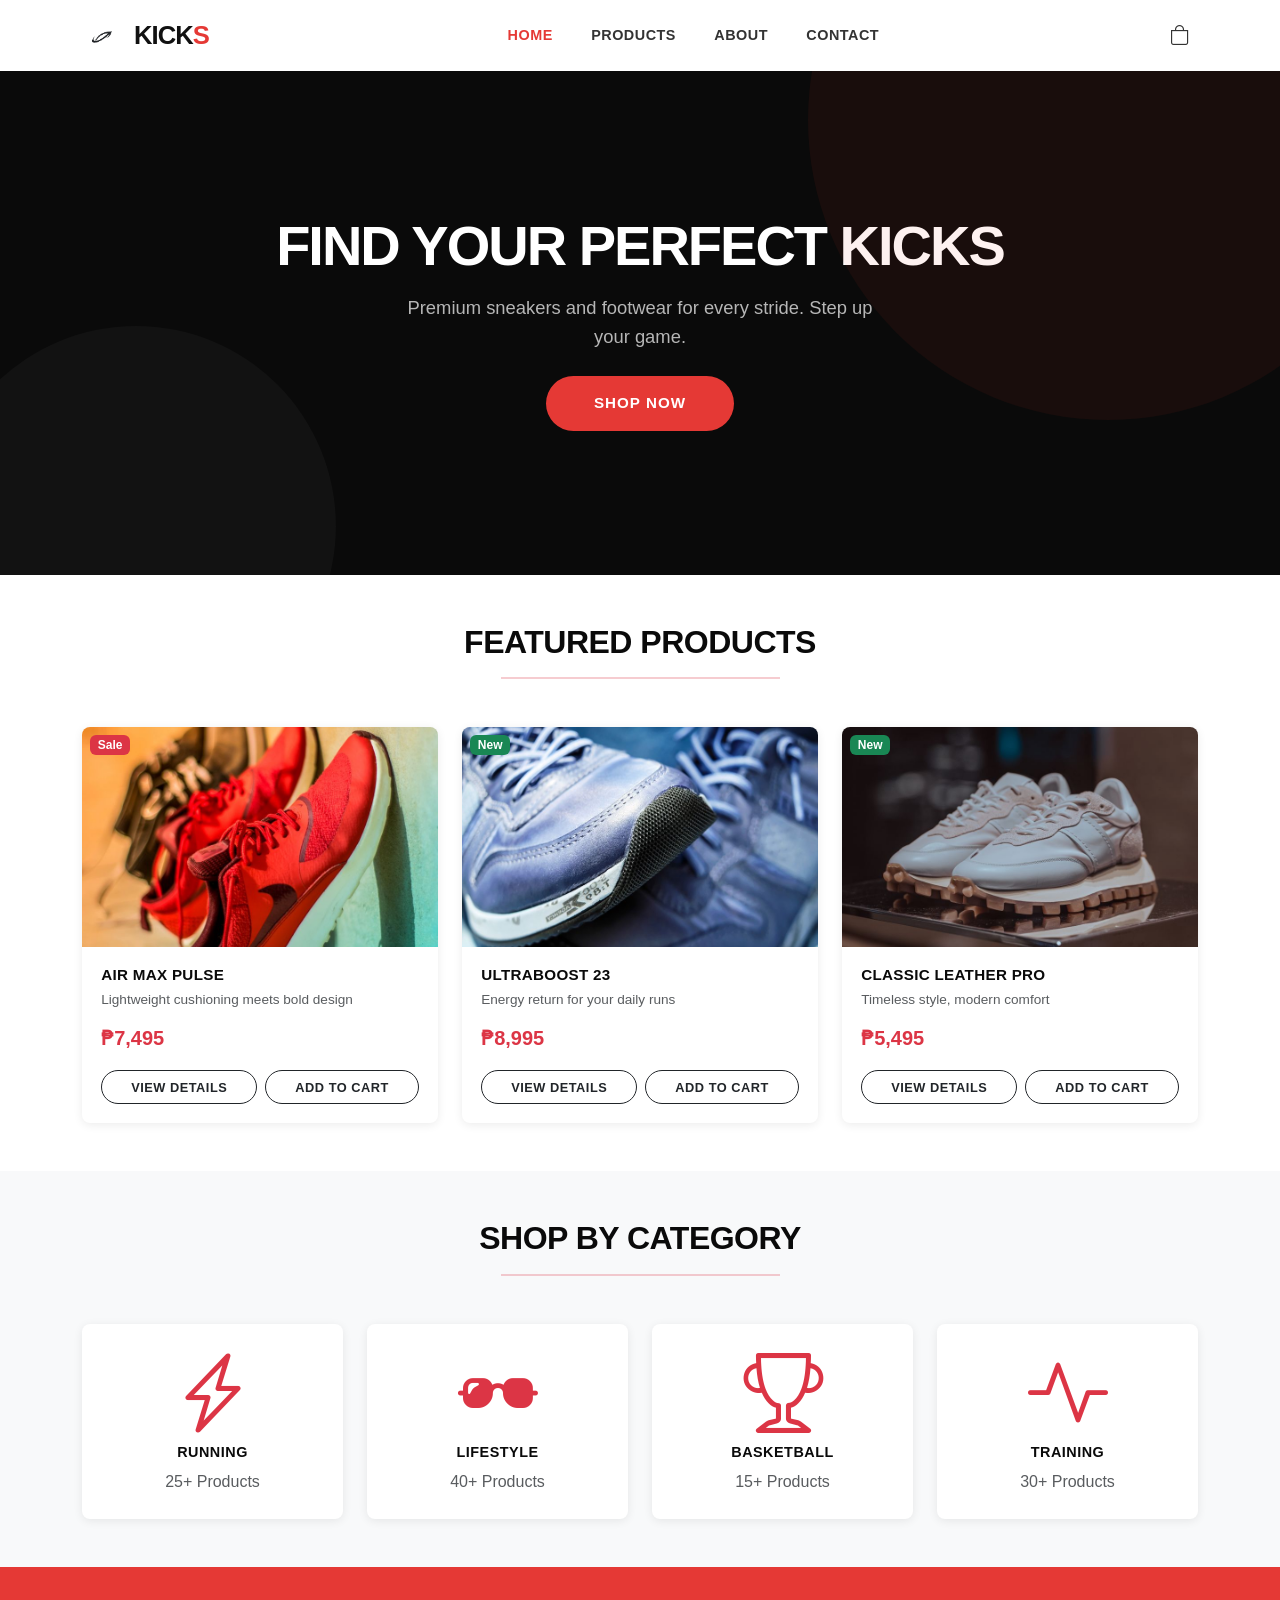
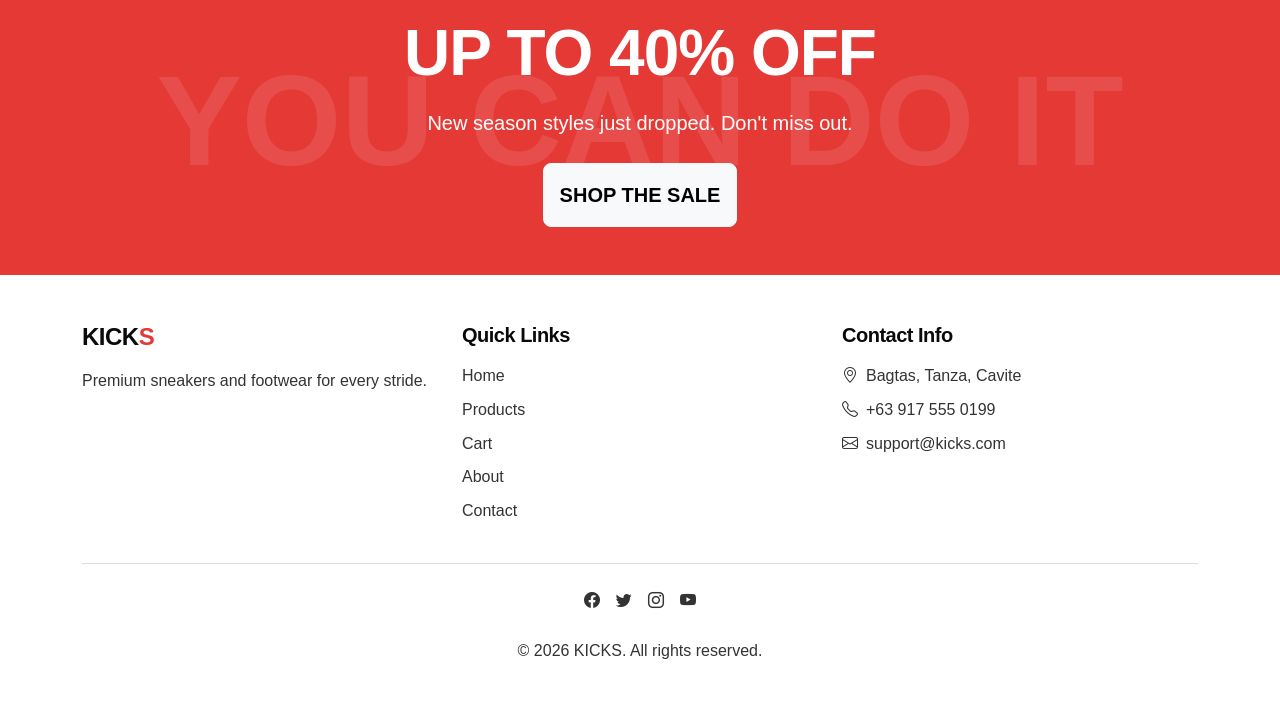
==== index.html @ d4f8e6aa "fix" ====
<!DOCTYPE html>
<html lang="en">
<head>
    <meta charset="UTF-8">
    <meta name="viewport" content="width=device-width, initial-scale=1.0">
    <title>KICKS - Premium Sneakers & Footwear</title>
    <link href="https://cdn.jsdelivr.net/npm/bootstrap@5.3.3/dist/css/bootstrap.min.css" rel="stylesheet">
    <link href="https://cdn.jsdelivr.net/npm/bootstrap-icons@1.11.3/font/bootstrap-icons.min.css" rel="stylesheet">
    <link href="css/style.css" rel="stylesheet">
</head>
<body>

    <!-- Navbar -->
    <nav class="navbar navbar-expand-lg navbar-dark bg-dark sticky-top">
        <div class="container">
            <a class="navbar-brand" href="index.html"><img src="KICKSLogo.png" alt="KICKS Logo" height="40"> KICK<span class="brand-accent">S</span></a>
            <button class="navbar-toggler border-0" type="button" data-bs-toggle="offcanvas" data-bs-target="#mobileMenu" aria-controls="mobileMenu" aria-label="Toggle navigation">
                <span class="navbar-toggler-icon"></span>
            </button>
            <div class="collapse navbar-collapse" id="navbarNav">
                <ul class="navbar-nav mx-auto mb-2 mb-lg-0">
                    <li class="nav-item">
                        <a class="nav-link active" aria-current="page" href="index.html">Home</a>
                    </li>
                    <li class="nav-item">
                        <a class="nav-link" href="products.html">Products</a>
                    </li>
                    <li class="nav-item">
                        <a class="nav-link" href="about.html">About</a>
                    </li>
                    <li class="nav-item">
                        <a class="nav-link" href="contact.html">Contact</a>
                    </li>
                </ul>
                <a href="cart.html" class="position-relative text-decoration-none cart-icon-link">
                    <i class="bi bi-bag fs-5"></i>
                    <span class="cart-badge">0</span>
                </a>
            </div>
        </div>
    </nav>

    <!-- Offcanvas Mobile Menu -->
    <div class="offcanvas offcanvas-end bg-dark text-white" tabindex="-1" id="mobileMenu">
        <div class="offcanvas-header">
            <h5 class="offcanvas-title text-white" id="mobileMenuLabel"><img src="KICKSLogo.png" alt="KICKS Logo" height="32"> KICK<span class="brand-accent">S</span></h5>
            <button type="button" class="btn-close btn-close-white" data-bs-dismiss="offcanvas" aria-label="Close"></button>
        </div>
        <div class="offcanvas-body">
            <ul class="navbar-nav gap-3">
                <li class="nav-item">
                    <a class="nav-link active" aria-current="page" href="index.html"><i class="bi bi-house-door me-2"></i>Home</a>
                </li>
                <li class="nav-item">
                    <a class="nav-link" href="products.html"><i class="bi bi-grid me-2"></i>Products</a>
                </li>
                <li class="nav-item">
                    <a class="nav-link" href="cart.html"><i class="bi bi-bag me-2"></i>Cart</a>
                </li>
                <li class="nav-item">
                    <a class="nav-link" href="about.html"><i class="bi bi-info-circle me-2"></i>About</a>
                </li>
                <li class="nav-item">
                    <a class="nav-link" href="contact.html"><i class="bi bi-envelope me-2"></i>Contact</a>
                </li>
            </ul>
        </div>
    </div>

    <!-- Hero Banner -->
    <section class="hero-banner d-flex align-items-center justify-content-center text-center text-white">
        <div class="container py-5">
            <div class="row justify-content-center">
                <div class="col-lg-8">
                    <h1 class="display-2 fw-black text-uppercase mb-3">Find Your Perfect Kicks</h1>
                    <p class="lead mb-4">Premium sneakers and footwear for every stride. Step up your game.</p>
                    <a href="products.html" class="btn btn-hero btn-lg px-5 py-3 text-uppercase fw-bold">Shop Now</a>
                </div>
            </div>
        </div>
    </section>

    <!-- Featured Products -->
    <section class="featured-products py-5" id="products">
        <div class="container">
            <div class="text-center mb-5">
                <h2 class="fw-bold text-uppercase">Featured Products</h2>
                <hr class="w-25 mx-auto border-danger border-2">
            </div>
            <div class="row g-4 justify-content-center">

                <!-- Product 1 -->
                <div class="col-lg-4 col-md-6">
                    <div class="card h-100 product-card">
                        <div class="card-img-wrapper">
                            <img src="images/product-images/air-max-pulse.jpg" class="card-img-top" alt="Air Max Pulse">
                            <span class="badge bg-danger position-absolute top-0 start-0 m-2">Sale</span>
                        </div>
                        <div class="card-body d-flex flex-column">
                            <h5 class="card-title fw-bold">Air Max Pulse</h5>
                            <p class="card-text text-muted">Lightweight cushioning meets bold design</p>
                            <p class="fw-bold text-danger fs-5 mb-3">₱7,495</p>
                            <div class="mt-auto d-flex gap-2">
                                <a href="product-details.html" class="btn btn-outline-dark flex-fill">View Details</a>
                                <button class="btn btn-add-cart btn-outline-dark flex-fill" data-name="Air Max Pulse" data-price="7495">Add to Cart</button>
                            </div>
                        </div>
                    </div>
                </div>

                <!-- Product 2 -->
                <div class="col-lg-4 col-md-6">
                    <div class="card h-100 product-card">
                        <div class="card-img-wrapper">
                            <img src="images/product-images/ultraboost-23.jpg" class="card-img-top" alt="Ultraboost 23">
                            <span class="badge bg-success position-absolute top-0 start-0 m-2">New</span>
                        </div>
                        <div class="card-body d-flex flex-column">
                            <h5 class="card-title fw-bold">Ultraboost 23</h5>
                            <p class="card-text text-muted">Energy return for your daily runs</p>
                            <p class="fw-bold text-danger fs-5 mb-3">₱8,995</p>
                            <div class="mt-auto d-flex gap-2">
                                <a href="product-details.html" class="btn btn-outline-dark flex-fill">View Details</a>
                                <button class="btn btn-add-cart btn-outline-dark flex-fill" data-name="Ultraboost 23" data-price="8995">Add to Cart</button>
                            </div>
                        </div>
                    </div>
                </div>

                <!-- Product 3 -->
                <div class="col-lg-4 col-md-6">
                    <div class="card h-100 product-card">
                        <div class="card-img-wrapper">
                            <img src="images/product-images/classic-leather-pro.jpg" class="card-img-top" alt="Classic Leather Pro">
                            <span class="badge bg-success position-absolute top-0 start-0 m-2">New</span>
                        </div>
                        <div class="card-body d-flex flex-column">
                            <h5 class="card-title fw-bold">Classic Leather Pro</h5>
                            <p class="card-text text-muted">Timeless style, modern comfort</p>
                            <p class="fw-bold text-danger fs-5 mb-3">₱5,495</p>
                            <div class="mt-auto d-flex gap-2">
                                <a href="product-details.html" class="btn btn-outline-dark flex-fill">View Details</a>
                                <button class="btn btn-add-cart btn-outline-dark flex-fill" data-name="Classic Leather Pro" data-price="5495">Add to Cart</button>
                            </div>
                        </div>
                    </div>
                </div>

            </div>
        </div>
    </section>

    <!-- Product Categories -->
    <section class="categories py-5 bg-light">
        <div class="container">
            <div class="text-center mb-5">
                <h2 class="fw-bold text-uppercase">Shop by Category</h2>
                <hr class="w-25 mx-auto border-danger border-2">
            </div>
            <div class="row g-4 justify-content-center">

                <!-- Running -->
                <div class="col-lg-3 col-md-6">
                    <div class="category-card text-center p-4 rounded-3 h-100">
                        <i class="bi bi-lightning-charge display-1 text-danger mb-3"></i>
                        <h5 class="fw-bold">Running</h5>
                        <p class="text-muted mb-0">25+ Products</p>
                    </div>
                </div>

                <!-- Lifestyle -->
                <div class="col-lg-3 col-md-6">
                    <div class="category-card text-center p-4 rounded-3 h-100">
                        <i class="bi bi-sunglasses display-1 text-danger mb-3"></i>
                        <h5 class="fw-bold">Lifestyle</h5>
                        <p class="text-muted mb-0">40+ Products</p>
                    </div>
                </div>

                <!-- Basketball -->
                <div class="col-lg-3 col-md-6">
                    <div class="category-card text-center p-4 rounded-3 h-100">
                        <i class="bi bi-trophy display-1 text-danger mb-3"></i>
                        <h5 class="fw-bold">Basketball</h5>
                        <p class="text-muted mb-0">15+ Products</p>
                    </div>
                </div>

                <!-- Training -->
                <div class="col-lg-3 col-md-6">
                    <div class="category-card text-center p-4 rounded-3 h-100">
                        <i class="bi bi-activity display-1 text-danger mb-3"></i>
                        <h5 class="fw-bold">Training</h5>
                        <p class="text-muted mb-0">30+ Products</p>
                    </div>
                </div>

            </div>
        </div>
    </section>

    <!-- Promotional Banner -->
    <section class="promo-banner py-5">
        <div class="container text-center text-white">
            <div class="row justify-content-center">
                <div class="col-lg-8">
                    <h2 class="display-3 fw-black text-uppercase mb-3">Up to 40% Off</h2>
                    <p class="lead mb-4">New season styles just dropped. Don't miss out.</p>
                    <a href="products.html" class="btn btn-light btn-lg px- 5 py-3 text-uppercase fw-bold">Shop the Sale</a>
                </div>
            </div>
        </div>
    </section>

    <!-- Footer -->
    <footer class="site-footer py-5">
        <div class="container">
            <div class="row g-4">

                <!-- Column 1: Brand -->
                <div class="col-lg-4 col-md-6">
                    <h4 class="fw-bold mb-3">KICK<span class="brand-accent">S</span></h4>
                    <p class="footer-text">Premium sneakers and footwear for every stride.</p>
                </div>

                <!-- Column 2: Quick Links -->
                <div class="col-lg-4 col-md-6">
                    <h5 class="fw-bold mb-3">Quick Links</h5>
                    <ul class="list-unstyled footer-links">
                        <li class="mb-2"><a href="index.html">Home</a></li>
                        <li class="mb-2"><a href="products.html">Products</a></li>
                        <li class="mb-2"><a href="cart.html">Cart</a></li>
                        <li class="mb-2"><a href="about.html">About</a></li>
                        <li class="mb-2"><a href="contact.html">Contact</a></li>
                    </ul>
                </div>

                <!-- Column 3: Contact Info -->
                <div class="col-lg-4 col-md-6">
                    <h5 class="fw-bold mb-3">Contact Info</h5>
                    <ul class="list-unstyled footer-contact">
                        <li class="mb-2"><i class="bi bi-geo-alt me-2"></i>Bagtas, Tanza, Cavite</li>
                        <li class="mb-2"><i class="bi bi-telephone me-2"></i>+63 917 555 0199</li>
                        <li class="mb-2"><i class="bi bi-envelope me-2"></i>support@kicks.com</li>
                    </ul>
                </div>

            </div>

            <hr class="my-4 border-secondary">

            <!-- Social Icons -->
            <div class="d-flex justify-content-center gap-3 mb-4">
                <a href="#" class="social-icon"><i class="bi bi-facebook"></i></a>
                <a href="#" class="social-icon"><i class="bi bi-twitter"></i></a>
                <a href="#" class="social-icon"><i class="bi bi-instagram"></i></a>
                <a href="#" class="social-icon"><i class="bi bi-youtube"></i></a>
            </div>

            <!-- Copyright -->
            <div class="text-center">
                <p class="footer-text mb-0">&copy; 2026 KICKS. All rights reserved.</p>
            </div>
        </div>
    </footer>

    <!-- Toast Container -->
    <div id="toast-container" class="toast-container"></div>

    <!-- Scroll to Top Button -->
    <button class="scroll-top" aria-label="Scroll to top">
        <i class="bi bi-arrow-up"></i>
    </button>

    <script src="https://cdn.jsdelivr.net/npm/bootstrap@5.3.3/dist/js/bootstrap.bundle.min.js"></script>
    <script src="js/script.js"></script>
</body>
</html>
---- css/style.css ----
:root {
  --primary-color: #111111;
  --secondary-color: #1a1a1a;
  --accent-color: #e53935;
  --accent-hover: #c62828;
  --dark-color: #0a0a0a;
  --light-color: #f5f5f5;
  --text-color: #333333;
  --text-light: #757575;
  --white: #ffffff;
  --gray-bg: #fafafa;
  --shadow: 0 2px 10px rgba(0, 0, 0, 0.08);
  --shadow-lg: 0 8px 30px rgba(0, 0, 0, 0.12);
  --transition: all 0.3s cubic-bezier(0.25, 0.8, 0.25, 1);
  --border-radius: 8px;
}

* { margin: 0; padding: 0; box-sizing: border-box; }

body {
  font-family: 'Helvetica Neue', Helvetica, Arial, sans-serif;
  color: var(--text-color);
  line-height: 1.6;
  overflow-x: hidden;
}

h1, h2, h3, h4, h5, h6 {
  font-weight: 800;
  color: var(--dark-color);
  letter-spacing: -0.5px;
}

a {
  text-decoration: none;
  color: inherit;
  transition: var(--transition);
}

img { max-width: 100%; height: auto; }

/* Navbar */
.navbar {
  background: var(--white) !important;
  box-shadow: 0 1px 0 rgba(0,0,0,0.06);
  padding: 0.6rem 0;
  transition: var(--transition);
}

.navbar-brand {
  font-weight: 900;
  font-size: 1.6rem;
  color: var(--primary-color) !important;
  letter-spacing: -1px;
  text-transform: uppercase;
}

.navbar-brand img {
  height: 40px;
  width: auto;
  vertical-align: middle;
  margin-right: 6px;
  transition: var(--transition);
}

.navbar-brand:hover img {
  opacity: 0.85;
}

.navbar-brand .brand-accent {
  color: var(--accent-color);
}

.navbar-nav .nav-link {
  color: var(--text-color) !important;
  font-weight: 600;
  font-size: 0.9rem;
  padding: 0.5rem 1.2rem !important;
  text-transform: uppercase;
  letter-spacing: 0.5px;
  transition: var(--transition);
}

.navbar-nav .nav-link:hover,
.navbar-nav .nav-link.active {
  color: var(--accent-color) !important;
}

.navbar-toggler { border: none; padding: 0.5rem; }
.navbar-toggler:focus { box-shadow: none; }

.cart-icon { position: relative; }

.cart-icon-link {
  display: flex;
  align-items: center;
  padding: 0.5rem;
  transition: var(--transition);
}

.cart-icon-link:hover {
  color: var(--accent-color) !important;
}

.cart-badge {
  position: absolute;
  top: -5px;
  right: -10px;
  background: var(--accent-color);
  color: var(--white);
  font-size: 0.6rem;
  font-weight: 700;
  width: 18px;
  height: 18px;
  border-radius: 50%;
  display: flex;
  align-items: center;
  justify-content: center;
}

/* Hero Banner */
.hero-banner {
  background: var(--dark-color);
  color: var(--white);
  padding: 6rem 0;
  position: relative;
  overflow: hidden;
}

.hero-banner::before {
  content: '';
  position: absolute;
  top: -50%;
  right: -10%;
  width: 600px;
  height: 600px;
  background: var(--accent-color);
  border-radius: 50%;
  opacity: 0.07;
}

.hero-banner::after {
  content: '';
  position: absolute;
  bottom: -30%;
  left: -5%;
  width: 400px;
  height: 400px;
  background: var(--white);
  border-radius: 50%;
  opacity: 0.03;
}

.hero-banner h1 {
  font-size: 3.5rem;
  font-weight: 900;
  color: var(--white);
  text-transform: uppercase;
  letter-spacing: -2px;
  line-height: 1.1;
}

.hero-banner p {
  font-size: 1.15rem;
  opacity: 0.7;
  max-width: 500px;
  margin: 0 auto 2rem auto;
}

.btn-hero {
  background: var(--accent-color);
  color: var(--white);
  padding: 0.9rem 2.5rem;
  border-radius: 50px;
  font-weight: 700;
  font-size: 0.95rem;
  text-transform: uppercase;
  letter-spacing: 1px;
  border: none;
  transition: var(--transition);
}

.btn-hero:hover {
  background: var(--accent-hover);
  transform: translateY(-2px);
  box-shadow: 0 10px 30px rgba(229, 57, 53, 0.3);
  color: var(--white);
}

/* Sections */
.section-padding { padding: 5rem 0; }

.section-title {
  text-align: center;
  margin-bottom: 3rem;
}

.section-title h2 {
  font-size: 2rem;
  font-weight: 900;
  text-transform: uppercase;
  letter-spacing: -1px;
}

.section-title p {
  color: var(--text-light);
  font-size: 1rem;
  margin-top: 0.5rem;
}

.section-title .underline {
  width: 50px;
  height: 3px;
  background: var(--accent-color);
  margin: 0.8rem auto 0;
}

/* Product Cards */
.product-card {
  border: none;
  border-radius: var(--border-radius);
  overflow: hidden;
  box-shadow: var(--shadow);
  transition: var(--transition);
  height: 100%;
  background: var(--white);
}

.product-card:hover {
  transform: translateY(-6px);
  box-shadow: var(--shadow-lg);
}

.product-card .card-img-top {
  height: 220px;
  object-fit: cover;
  transition: var(--transition);
}

.product-card:hover .card-img-top { transform: scale(1.05); }

.product-card .card-img-wrapper {
  overflow: hidden;
  position: relative;
}

.product-card .card-body { padding: 1.2rem; }

.product-card .card-title {
  font-size: 0.95rem;
  font-weight: 700;
  text-transform: uppercase;
  letter-spacing: 0.3px;
  margin-bottom: 0.3rem;
  color: var(--dark-color);
}

.product-card .card-text {
  font-size: 0.85rem;
  color: var(--text-light);
  margin-bottom: 0.7rem;
}

.product-card .price {
  font-size: 1.1rem;
  font-weight: 800;
  color: var(--primary-color);
}

.product-card .price .original-price {
  text-decoration: line-through;
  color: var(--text-light);
  font-weight: 400;
  font-size: 0.85rem;
  margin-left: 6px;
}

.product-card .btn {
  border-radius: 50px;
  padding: 0.4rem 1.2rem;
  font-weight: 700;
  font-size: 0.8rem;
  text-transform: uppercase;
  letter-spacing: 0.5px;
}

.btn-primary-custom {
  background: var(--primary-color);
  color: var(--white);
  border: 2px solid var(--primary-color);
}

.btn-primary-custom:hover {
  background: var(--secondary-color);
  border-color: var(--secondary-color);
  color: var(--white);
}

.btn-outline-custom {
  border: 2px solid var(--primary-color);
  color: var(--primary-color);
  background: transparent;
}

.btn-outline-custom:hover {
  background: var(--primary-color);
  color: var(--white);
}

.btn-accent-custom {
  background: var(--accent-color);
  color: var(--white);
  border: 2px solid var(--accent-color);
}

.btn-accent-custom:hover {
  background: var(--accent-hover);
  border-color: var(--accent-hover);
  color: var(--white);
}

/* Category Cards */
.category-card {
  border: none;
  border-radius: var(--border-radius);
  overflow: hidden;
  box-shadow: var(--shadow);
  transition: var(--transition);
  text-align: center;
  background: var(--white);
  padding: 1.5rem;
}

.category-card:hover {
  transform: translateY(-5px);
  box-shadow: var(--shadow-lg);
}

.category-card .icon-wrapper {
  width: 70px;
  height: 70px;
  border-radius: 50%;
  background: var(--gray-bg);
  display: flex;
  align-items: center;
  justify-content: center;
  margin: 0 auto 1rem;
  transition: var(--transition);
}

.category-card:hover .icon-wrapper {
  background: var(--primary-color);
}

.category-card .icon-wrapper i {
  font-size: 1.6rem;
  color: var(--primary-color);
  transition: var(--transition);
}

.category-card:hover .icon-wrapper i { color: var(--white); }

.category-card h5 {
  font-weight: 700;
  text-transform: uppercase;
  font-size: 0.9rem;
  letter-spacing: 0.5px;
}

/* Promo Banner */
.promo-banner {
  background: var(--accent-color);
  color: var(--white);
  padding: 4rem 0;
  position: relative;
  overflow: hidden;
}

.promo-banner::before {
  content: 'YOU CAN DO IT';
  position: absolute;
  left: 50%;
  top: 50%;
  transform: translate(-50%, -50%);
  font-size: 8rem;
  font-weight: 900;
  opacity: 0.1;
  white-space: nowrap;
  text-transform: uppercase;
  pointer-events: none;
}

.promo-banner h2 {
  color: var(--white);
  font-weight: 900;
  text-transform: uppercase;
  letter-spacing: -1px;
}

.promo-banner .btn-accent {
  background: var(--white);
  color: var(--primary-color);
  border-radius: 50px;
  padding: 0.7rem 2rem;
  font-weight: 700;
  text-transform: uppercase;
  letter-spacing: 1px;
  border: none;
  transition: var(--transition);
}

.promo-banner .btn-accent:hover {
  background: var(--dark-color);
  color: var(--white);
  transform: translateY(-2px);
}

/* Footer */
.footer {
  background: #111111;
  color: var(--white);
  padding: 4rem 0 0;
}

.footer h5 {
  color: var(--white);
  font-weight: 800;
  margin-bottom: 1.5rem;
  text-transform: uppercase;
  letter-spacing: 1px;
  font-size: 0.95rem;
}

.footer p {
  color: rgba(255, 255, 255, 0.65);
  line-height: 1.7;
}

.footer a {
  color: rgba(255, 255, 255, 0.75);
  transition: var(--transition);
  font-size: 0.9rem;
}

.footer a:hover {
  color: var(--white);
}

.footer ul {
  list-style: none;
  padding: 0;
}

.footer ul li {
  margin-bottom: 0.7rem;
}

.footer ul li a {
  color: rgba(255, 255, 255, 0.75);
  display: inline-block;
  transition: var(--transition);
}

.footer ul li a:hover {
  color: var(--white);
  transform: translateX(4px);
}

.footer-bottom {
  background: rgba(0, 0, 0, 0.3);
  padding: 1.5rem 0;
  margin-top: 3rem;
}

.footer-bottom p {
  color: rgba(255, 255, 255, 0.5);
  font-size: 0.85rem;
  margin: 0;
}

.social-icons a {
  display: inline-flex;
  align-items: center;
  justify-content: center;
  width: 40px;
  height: 40px;
  border-radius: 50%;
  background: rgba(255, 255, 255, 0.1);
  color: var(--white);
  margin-right: 8px;
  transition: var(--transition);
}

.social-icons a:hover {
  background: var(--accent-color);
  transform: translateY(-3px);
}

/* Product Details */
.product-detail-img {
  border-radius: var(--border-radius);
  overflow: hidden;
  box-shadow: var(--shadow);
}

.product-detail-img img { width: 100%; height: auto; }

.product-info h1 {
  font-size: 2rem;
  font-weight: 900;
  text-transform: uppercase;
}

.product-info .price {
  font-size: 1.8rem;
  font-weight: 800;
  color: var(--primary-color);
}

.rating .bi-star-fill { color: var(--accent-color); }

/* Cart */
.cart-table {
  background: var(--white);
  border-radius: var(--border-radius);
  overflow: hidden;
  box-shadow: var(--shadow);
}

.cart-table thead {
  background: var(--primary-color);
  color: var(--white);
}

.cart-summary {
  background: var(--gray-bg);
  border-radius: var(--border-radius);
  padding: 2rem;
}

/* About */
.about-hero {
  background: linear-gradient(135deg, var(--primary-color), var(--secondary-color));
  color: var(--white);
  padding: 4rem 0;
}

.about-hero h1 {
  color: var(--white);
  font-weight: 900;
  text-transform: uppercase;
}

.team-card {
  border: none;
  border-radius: var(--border-radius);
  overflow: hidden;
  box-shadow: var(--shadow);
  transition: var(--transition);
  text-align: center;
}

.team-card:hover {
  transform: translateY(-5px);
  box-shadow: var(--shadow-lg);
}

.team-card {
  width: 120px;
  height: 120px;
  border-radius: 50%;
  object-fit: cover;
  border: 3px solid var(--accent-color);
}

/* Contact */
.contact-form {
  background: var(--white);
  border-radius: var(--border-radius);
  padding: 2rem;
  box-shadow: var(--shadow);
}

.contact-info-card {
  background: var(--primary-color);
  color: var(--white);
  border-radius: var(--border-radius);
  padding: 2rem;
}

.contact-info-card h4 {
  color: var(--white);
  font-weight: 800;
}

.contact-info-card a {
  color: rgba(255, 255, 255, 0.85);
}

.contact-info-card a:hover { color: var(--accent-color); }

/* Offcanvas */
.offcanvas { max-width: 300px; }

.offcanvas-header {
  background: var(--primary-color);
  color: var(--white);
}

.offcanvas-header .btn-close { filter: invert(1); }

.offcanvas-body .nav-link {
  color: var(--text-color) !important;
  font-weight: 600;
  text-transform: uppercase;
  font-size: 0.9rem;
  letter-spacing: 0.5px;
  padding: 0.9rem 0;
  border-bottom: 1px solid #eee;
}

.offcanvas-body .nav-link:hover { color: var(--accent-color) !important; }

/* Badges */
.badge-sale {
  background: var(--accent-color);
  color: var(--white);
  padding: 0.3rem 0.7rem;
  border-radius: 4px;
  font-size: 0.7rem;
  font-weight: 700;
  text-transform: uppercase;
  letter-spacing: 0.5px;
}

.badge-new {
  background: var(--primary-color);
  color: var(--white);
  padding: 0.3rem 0.7rem;
  border-radius: 4px;
  font-size: 0.7rem;
  font-weight: 700;
  text-transform: uppercase;
  letter-spacing: 0.5px;
}

/* Pagination */
.pagination .page-link {
  color: var(--primary-color);
  border-radius: 4px;
  margin: 0 3px;
  font-weight: 600;
  border: 1px solid #ddd;
}

.pagination .page-item.active .page-link {
  background: var(--primary-color);
  border-color: var(--primary-color);
  color: var(--white);
}

/* Scroll to Top */
.scroll-top {
  position: fixed;
  bottom: 30px;
  right: 30px;
  width: 45px;
  height: 45px;
  background: var(--primary-color);
  color: var(--white);
  border: none;
  border-radius: 50%;
  display: none;
  align-items: center;
  justify-content: center;
  cursor: pointer;
  box-shadow: var(--shadow-lg);
  transition: var(--transition);
  z-index: 999;
}

.scroll-top:hover {
  background: var(--accent-color);
  transform: translateY(-3px);
}

/* Quantity Control */
.quantity-control {
  display: inline-flex;
  align-items: center;
  border: 1px solid #ddd;
  border-radius: 4px;
  overflow: hidden;
}

.quantity-control button {
  width: 36px;
  height: 36px;
  border: none;
  background: var(--gray-bg);
  color: var(--text-color);
  font-weight: 700;
  cursor: pointer;
  transition: var(--transition);
}

.quantity-control button:hover {
  background: var(--primary-color);
  color: var(--white);
}

.quantity-control input {
  width: 50px;
  height: 36px;
  border: none;
  text-align: center;
  font-weight: 700;
}

/* Accordion */
.accordion-button {
  color: var(--white);
}

.accordion-button::after {
  filter: invert(1);
}

.accordion-button:not(.collapsed) {
  background: rgba(255, 255, 255, 0.08);
  color: var(--accent-color);
}

.accordion-button:not(.collapsed)::after {
  filter: invert(1) hue-rotate(0deg);
}

.accordion-button:focus {
  box-shadow: 0 0 0 0.25rem rgba(229, 57, 53, 0.2);
}

/* Form */
.form-control:focus {
  border-color: var(--primary-color);
  box-shadow: 0 0 0 0.2rem rgba(17, 17, 17, 0.15);
}

/* Toast */
.toast-container {
  position: fixed;
  top: 80px;
  right: 20px;
  z-index: 1050;
}

/* Responsive */
@media (max-width: 768px) {
  .hero-banner h1 { font-size: 2.2rem; }
  .hero-banner { padding: 3.5rem 0; }
  .section-padding { padding: 3rem 0; }
  .section-title h2 { font-size: 1.5rem; }
}

@media (max-width: 576px) {
  .hero-banner h1 { font-size: 1.8rem; }
  .product-card .card-img-top { height: 180px; }
}

.brand-accent {
  color: var(--accent-color);
}
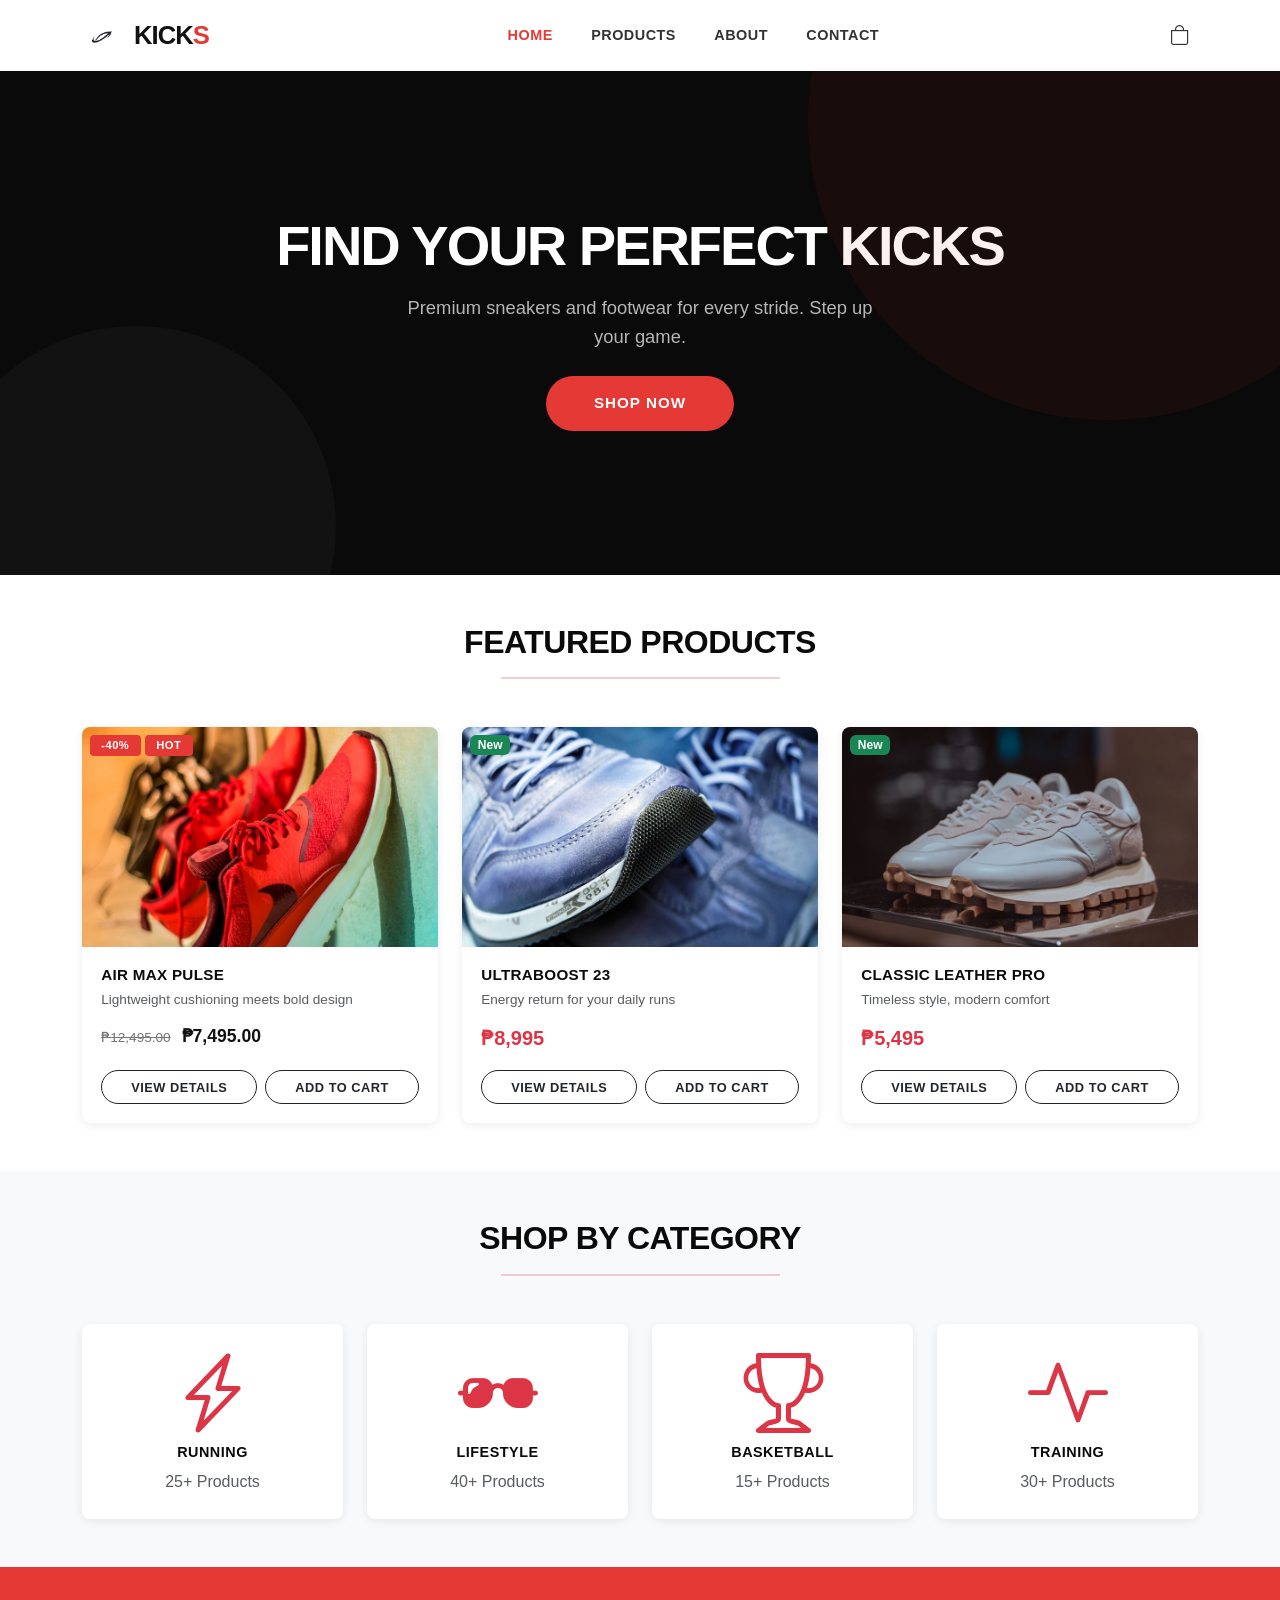
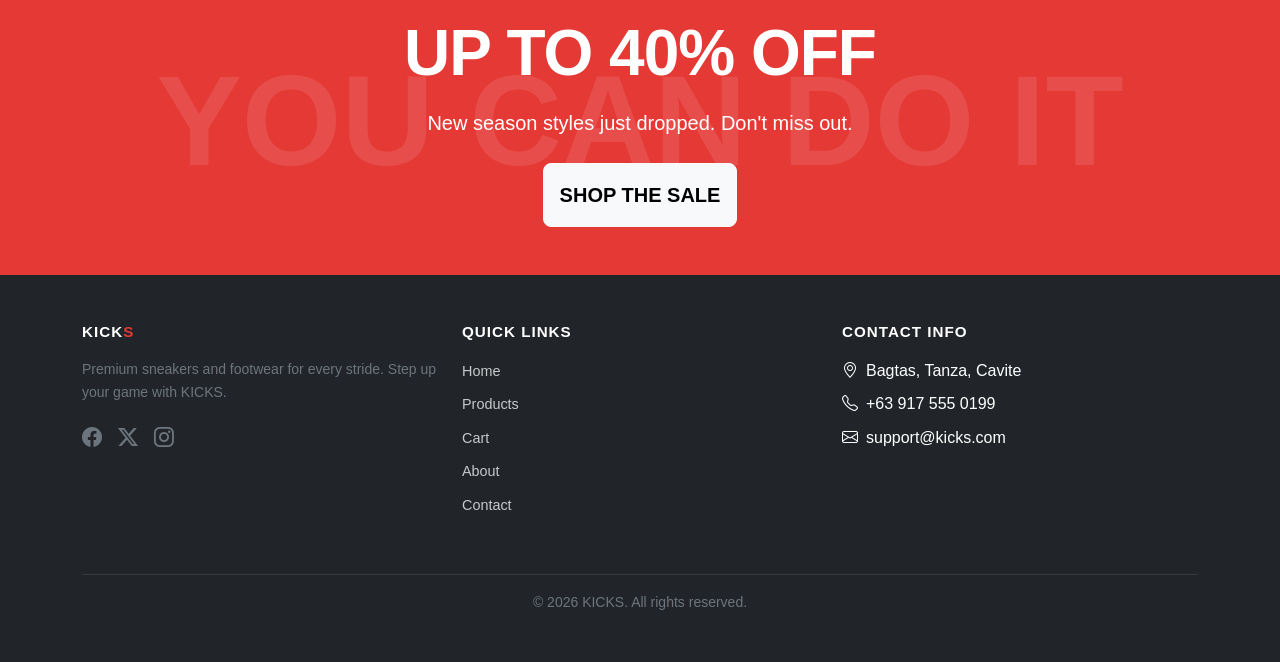
==== commit 28456531: "fix" ====
--- a/index.html
+++ b/index.html
@@ -13,14 +13,14 @@
     <!-- Navbar -->
     <nav class="navbar navbar-expand-lg navbar-dark bg-dark sticky-top">
         <div class="container">
-            <a class="navbar-brand" href="index.html"><img src="KICKSLogo.png" alt="KICKS Logo" height="40"> KICK<span class="brand-accent">S</span></a>
+            <a class=" navbar-brand" href="index.html"><img src="KICKSLogo.png" alt="KICKS Logo" height="40"> KICK<span class="brand-accent">S</span></a>
             <button class="navbar-toggler border-0" type="button" data-bs-toggle="offcanvas" data-bs-target="#mobileMenu" aria-controls="mobileMenu" aria-label="Toggle navigation">
                 <span class="navbar-toggler-icon"></span>
             </button>
             <div class="collapse navbar-collapse" id="navbarNav">
                 <ul class="navbar-nav mx-auto mb-2 mb-lg-0">
                     <li class="nav-item">
-                        <a class="nav-link active" aria-current="page" href="index.html">Home</a>
+                        <a class="nav-link active " aria-current="page" href="index.html">Home</a>
                     </li>
                     <li class="nav-item">
                         <a class="nav-link" href="products.html">Products</a>
@@ -94,12 +94,13 @@
                     <div class="card h-100 product-card">
                         <div class="card-img-wrapper">
                             <img src="images/product-images/air-max-pulse.jpg" class="card-img-top" alt="Air Max Pulse">
-                            <span class="badge bg-danger position-absolute top-0 start-0 m-2">Sale</span>
+                            <span class="badge badge-sale position-absolute top-0 start-0 m-2">-40%</span>
+                            <span class="badge badge-sale position-absolute top-0 m-2" style="left: 55px;">HOT</span>
                         </div>
                         <div class="card-body d-flex flex-column">
                             <h5 class="card-title fw-bold">Air Max Pulse</h5>
                             <p class="card-text text-muted">Lightweight cushioning meets bold design</p>
-                            <p class="fw-bold text-danger fs-5 mb-3">₱7,495</p>
+                            <p class="price"><span class="original-price">&#8369;12,495.00</span> &#8369;7,495.00</p>
                             <div class="mt-auto d-flex gap-2">
                                 <a href="product-details.html" class="btn btn-outline-dark flex-fill">View Details</a>
                                 <button class="btn btn-add-cart btn-outline-dark flex-fill" data-name="Air Max Pulse" data-price="7495">Add to Cart</button>
@@ -213,18 +214,19 @@
     </section>
 
     <!-- Footer -->
-    <footer class="site-footer py-5">
-        <div class="container">
-            <div class="row g-4">
-
-                <!-- Column 1: Brand -->
-                <div class="col-lg-4 col-md-6">
-                    <h4 class="fw-bold mb-3">KICK<span class="brand-accent">S</span></h4>
-                    <p class="footer-text">Premium sneakers and footwear for every stride.</p>
-                </div>
-
-                <!-- Column 2: Quick Links -->
-                <div class="col-lg-4 col-md-6">
+    <footer class="site-footer py-5 bg-dark text-white">
+        <div class="container">
+            <div class="row">
+                <div class="col-lg-4 col-md-6 mb-4">
+                    <h5 class="fw-bold mb-3">KICK<span class="brand-accent">S</span></h5>
+                    <p class="text-secondary small">Premium sneakers and footwear for every stride. Step up your game with KICKS.</p>
+                    <div class="d-flex gap-3 mt-3">
+                        <a href="#" class="text-secondary fs-5"><i class="bi bi-facebook"></i></a>
+                        <a href="#" class="text-secondary fs-5"><i class="bi bi-twitter-x"></i></a>
+                        <a href="#" class="text-secondary fs-5"><i class="bi bi-instagram"></i></a>
+                    </div>
+                </div>
+                <div class="col-lg-4 col-md-6 mb-4">
                     <h5 class="fw-bold mb-3">Quick Links</h5>
                     <ul class="list-unstyled footer-links">
                         <li class="mb-2"><a href="index.html">Home</a></li>
@@ -234,9 +236,7 @@
                         <li class="mb-2"><a href="contact.html">Contact</a></li>
                     </ul>
                 </div>
-
-                <!-- Column 3: Contact Info -->
-                <div class="col-lg-4 col-md-6">
+                <div class="col-lg-4 col-md-6 mb-4">
                     <h5 class="fw-bold mb-3">Contact Info</h5>
                     <ul class="list-unstyled footer-contact">
                         <li class="mb-2"><i class="bi bi-geo-alt me-2"></i>Bagtas, Tanza, Cavite</li>
@@ -244,23 +244,9 @@
                         <li class="mb-2"><i class="bi bi-envelope me-2"></i>support@kicks.com</li>
                     </ul>
                 </div>
-
-            </div>
-
-            <hr class="my-4 border-secondary">
-
-            <!-- Social Icons -->
-            <div class="d-flex justify-content-center gap-3 mb-4">
-                <a href="#" class="social-icon"><i class="bi bi-facebook"></i></a>
-                <a href="#" class="social-icon"><i class="bi bi-twitter"></i></a>
-                <a href="#" class="social-icon"><i class="bi bi-instagram"></i></a>
-                <a href="#" class="social-icon"><i class="bi bi-youtube"></i></a>
-            </div>
-
-            <!-- Copyright -->
-            <div class="text-center">
-                <p class="footer-text mb-0">&copy; 2026 KICKS. All rights reserved.</p>
-            </div>
+            </div>
+            <hr class="border-secondary">
+            <p class="text-center text-secondary small mb-0">&copy; 2026 KICKS. All rights reserved.</p>
         </div>
     </footer>
 
--- a/css/style.css
+++ b/css/style.css
@@ -87,6 +87,7 @@
 
 .navbar-toggler { border: none; padding: 0.5rem; }
 .navbar-toggler:focus { box-shadow: none; }
+.navbar-toggler-icon { filter: invert(1); }
 
 .cart-icon { position: relative; }
 
@@ -164,6 +165,7 @@
   opacity: 0.7;
   max-width: 500px;
   margin: 0 auto 2rem auto;
+  text-align: center;
 }
 
 .btn-hero {
@@ -271,7 +273,7 @@
   color: var(--text-light);
   font-weight: 400;
   font-size: 0.85rem;
-  margin-left: 6px;
+  margin-right: 6px;
 }
 
 .product-card .btn {
@@ -415,13 +417,13 @@
 }
 
 /* Footer */
-.footer {
+.site-footer {
   background: #111111;
   color: var(--white);
   padding: 4rem 0 0;
 }
 
-.footer h5 {
+.site-footer h5 {
   color: var(--white);
   font-weight: 800;
   margin-bottom: 1.5rem;
@@ -430,37 +432,37 @@
   font-size: 0.95rem;
 }
 
-.footer p {
+.site-footer p {
   color: rgba(255, 255, 255, 0.65);
   line-height: 1.7;
 }
 
-.footer a {
+.site-footer a {
   color: rgba(255, 255, 255, 0.75);
   transition: var(--transition);
   font-size: 0.9rem;
 }
 
-.footer a:hover {
-  color: var(--white);
-}
-
-.footer ul {
+.site-footer a:hover {
+  color: var(--white);
+}
+
+.site-footer ul {
   list-style: none;
   padding: 0;
 }
 
-.footer ul li {
+.site-footer ul li {
   margin-bottom: 0.7rem;
 }
 
-.footer ul li a {
+.site-footer ul li a {
   color: rgba(255, 255, 255, 0.75);
   display: inline-block;
   transition: var(--transition);
 }
 
-.footer ul li a:hover {
+.site-footer ul li a:hover {
   color: var(--white);
   transform: translateX(4px);
 }
@@ -608,14 +610,18 @@
 
 .offcanvas-header .btn-close { filter: invert(1); }
 
+.offcanvas-title {
+  color: var(--white) !important;
+}
+
 .offcanvas-body .nav-link {
-  color: var(--text-color) !important;
+  color: var(--white) !important;
   font-weight: 600;
   text-transform: uppercase;
   font-size: 0.9rem;
   letter-spacing: 0.5px;
   padding: 0.9rem 0;
-  border-bottom: 1px solid #eee;
+  border-bottom: 1px solid #333;
 }
 
 .offcanvas-body .nav-link:hover { color: var(--accent-color) !important; }
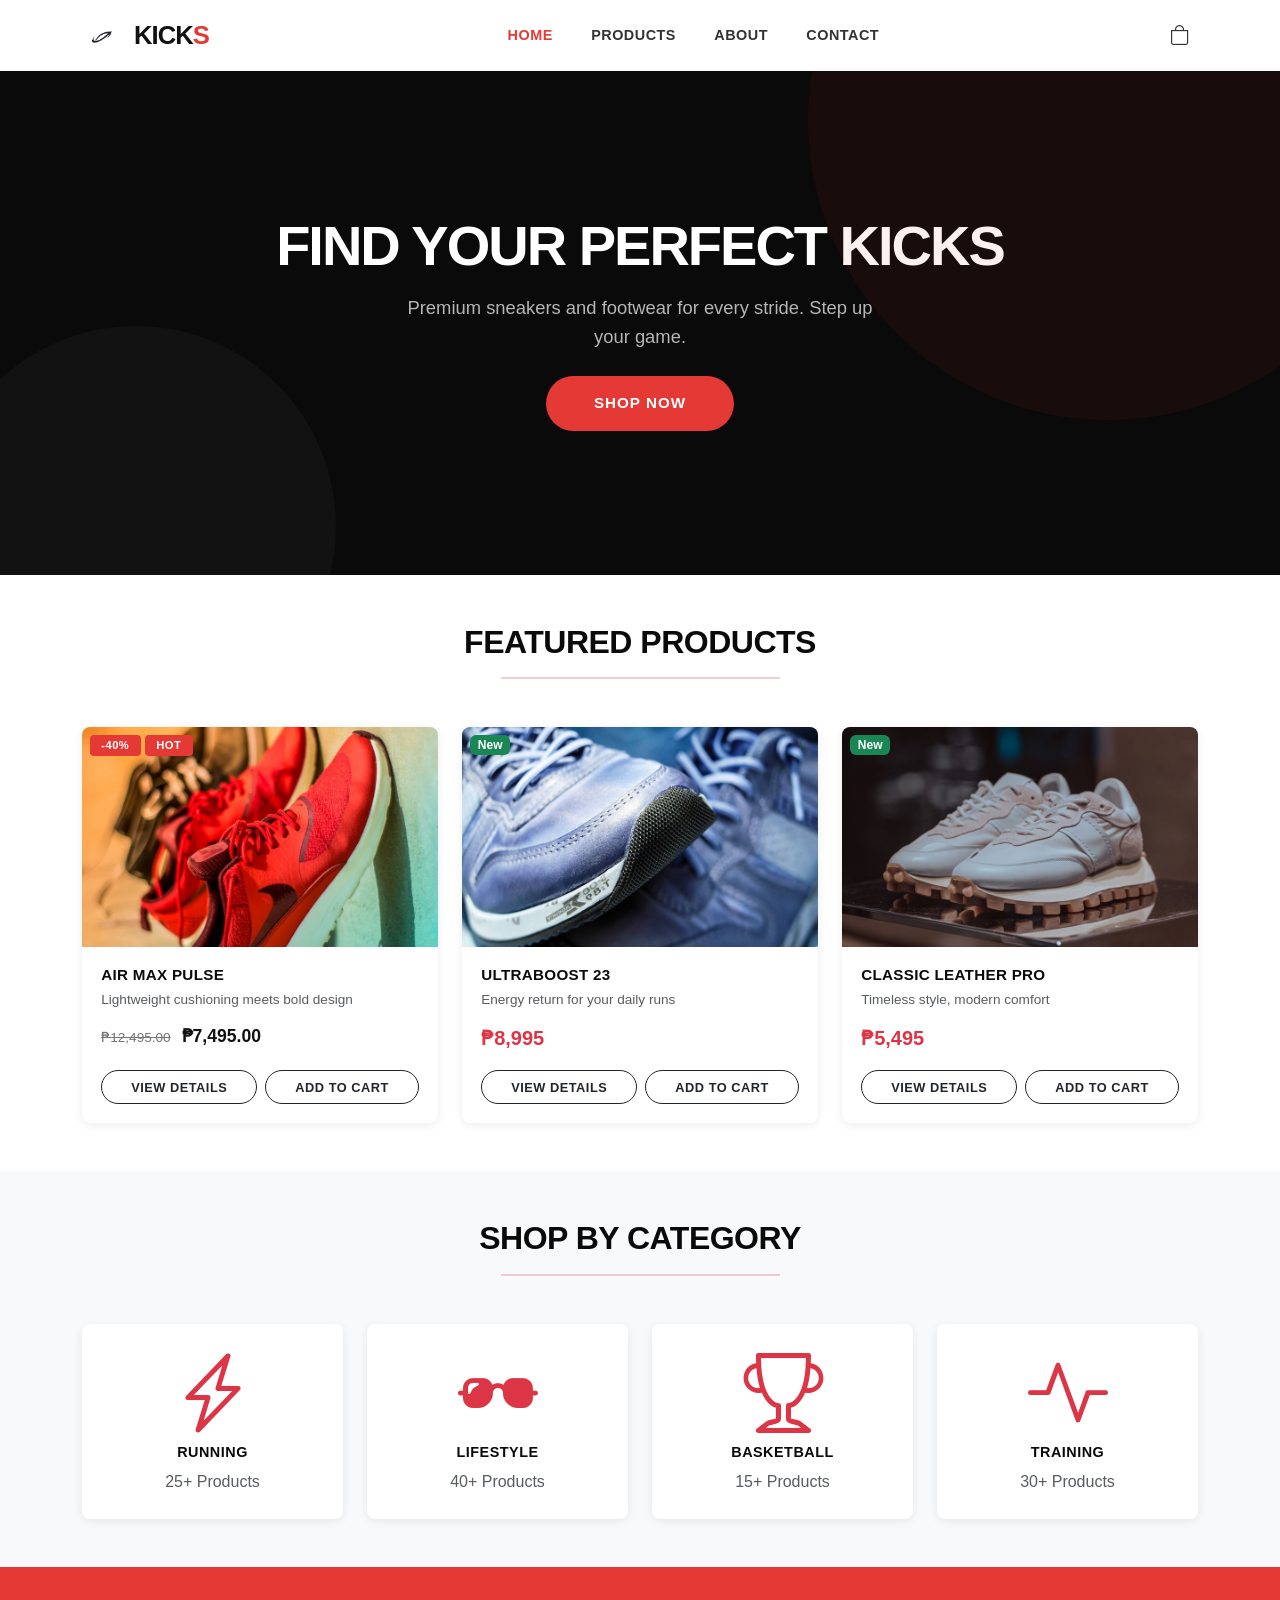
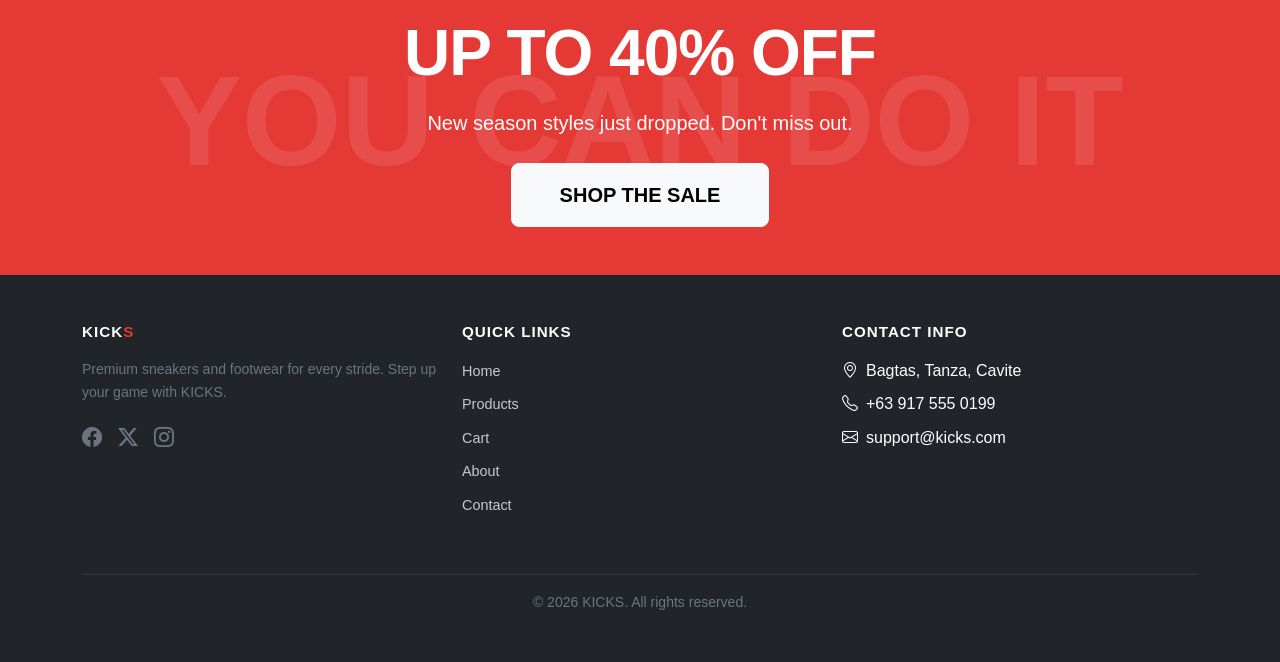
==== commit d488982c: "Add comprehensive code comments to CSS, JS, and all HTML files - css/style.css: Added 23 section hea" ====
--- a/index.html
+++ b/index.html
@@ -4,22 +4,36 @@
     <meta charset="UTF-8">
     <meta name="viewport" content="width=device-width, initial-scale=1.0">
     <title>KICKS - Premium Sneakers & Footwear</title>
+    <!-- Bootstrap 5.3.3 CSS: grid system, components (navbar, cards, offcanvas), utilities (spacing, flex, display) -->
     <link href="https://cdn.jsdelivr.net/npm/bootstrap@5.3.3/dist/css/bootstrap.min.css" rel="stylesheet">
+    <!-- Bootstrap Icons: scalable icon font used via bi-* classes (bi-bag, bi-house-door, etc.) -->
     <link href="https://cdn.jsdelivr.net/npm/bootstrap-icons@1.11.3/font/bootstrap-icons.min.css" rel="stylesheet">
+    <!-- Custom CSS: project-specific styles (colors, animations, custom component classes) -->
     <link href="css/style.css" rel="stylesheet">
 </head>
 <body>
 
-    <!-- Navbar -->
+    <!-- ======================== NAVIGATION BAR ======================== -->
+    <!-- Navbar: Bootstrap's responsive navigation bar component -->
+    <!-- .navbar-expand-lg: horizontal nav on lg+ screens, toggler button on smaller -->
+    <!-- .navbar-dark: white text on dark background; .sticky-top: sticks to viewport top on scroll -->
     <nav class="navbar navbar-expand-lg navbar-dark bg-dark sticky-top">
+        <!-- .container: Bootstrap responsive container, max-width 1140px, auto-centered -->
         <div class="container">
-            <a class=" navbar-brand" href="index.html"><img src="KICKSLogo.png" alt="KICKS Logo" height="40"> KICK<span class="brand-accent">S</span></a>
+            <!-- .navbar-brand: Styles the logo/brand link with larger font -->
+            <a class=" navbar-brand" href="index.html"><img src="images/KICKSLogo.png" alt="KICKS Logo" height="40"> KICK<span class="brand-accent">S</span></a>
+            <!-- .navbar-toggler: hamburger menu button; .border-0: removes default border -->
+            <!-- data-bs-toggle="offcanvas": triggers Bootstrap offcanvas plugin for mobile menu -->
             <button class="navbar-toggler border-0" type="button" data-bs-toggle="offcanvas" data-bs-target="#mobileMenu" aria-controls="mobileMenu" aria-label="Toggle navigation">
                 <span class="navbar-toggler-icon"></span>
             </button>
+            <!-- .collapse navbar-collapse: collapsible area that hides/shows nav links at lg breakpoint -->
             <div class="collapse navbar-collapse" id="navbarNav">
+                <!-- .navbar-nav: vertical spacing for nav items; .mx-auto: centers links horizontally -->
+                <!-- .mb-2.mb-lg-0: margin-bottom on mobile, none on lg+ (prevents overlap with toggler) -->
                 <ul class="navbar-nav mx-auto mb-2 mb-lg-0">
                     <li class="nav-item">
+                        <!-- .nav-link.active: highlights current page; aria-current="page" for accessibility -->
                         <a class="nav-link active " aria-current="page" href="index.html">Home</a>
                     </li>
                     <li class="nav-item">
@@ -32,7 +46,10 @@
                         <a class="nav-link" href="contact.html">Contact</a>
                     </li>
                 </ul>
+                <!-- .position-relative: positions badge absolutely relative to this element -->
+                <!-- .text-decoration-none: removes default underline from link -->
                 <a href="cart.html" class="position-relative text-decoration-none cart-icon-link">
+                    <!-- .fs-5: Bootstrap font-size utility, sets font-size to 1.25rem -->
                     <i class="bi bi-bag fs-5"></i>
                     <span class="cart-badge">0</span>
                 </a>
@@ -40,15 +57,20 @@
         </div>
     </nav>
 
-    <!-- Offcanvas Mobile Menu -->
+    <!-- ======================== OFFCANVAS MOBILE MENU ======================== -->
+    <!-- Offcanvas: Bootstrap slide-out panel, triggered by the navbar-toggler above -->
+    <!-- .offcanvas-end: slides in from the right; .bg-dark .text-white: dark theme -->
     <div class="offcanvas offcanvas-end bg-dark text-white" tabindex="-1" id="mobileMenu">
         <div class="offcanvas-header">
-            <h5 class="offcanvas-title text-white" id="mobileMenuLabel"><img src="KICKSLogo.png" alt="KICKS Logo" height="32"> KICK<span class="brand-accent">S</span></h5>
+            <h5 class="offcanvas-title text-white" id="mobileMenuLabel"><img src="images/KICKSLogo.png" alt="KICKS Logo" height="32"> KICK<span class="brand-accent">S</span></h5>
+            <!-- .btn-close-white: white X icon for dark backgrounds -->
             <button type="button" class="btn-close btn-close-white" data-bs-dismiss="offcanvas" aria-label="Close"></button>
         </div>
         <div class="offcanvas-body">
+            <!-- .gap-3: Bootstrap gap utility, adds 1rem spacing between flex/grid children -->
             <ul class="navbar-nav gap-3">
                 <li class="nav-item">
+                    <!-- .me-2: margin-end (right) 0.5rem, adds space between icon and text -->
                     <a class="nav-link active" aria-current="page" href="index.html"><i class="bi bi-house-door me-2"></i>Home</a>
                 </li>
                 <li class="nav-item">
@@ -67,41 +89,68 @@
         </div>
     </div>
 
-    <!-- Hero Banner -->
+    <!-- ======================== HERO BANNER ======================== -->
+    <!-- Hero: full-width intro banner with centered call-to-action -->
+    <!-- .d-flex: display flex; .align-items-center + .justify-content-center: centers content vertically & horizontally -->
+    <!-- .text-center: center-aligns text; .text-white: white text color -->
     <section class="hero-banner d-flex align-items-center justify-content-center text-center text-white">
+        <!-- .py-5: padding-top and padding-bottom (3rem each) -->
         <div class="container py-5">
+            <!-- .justify-content-center: centers the column within the row -->
             <div class="row justify-content-center">
+                <!-- .col-lg-8: 8 out of 12 columns wide on large screens, full-width on smaller -->
                 <div class="col-lg-8">
+                    <!-- .display-2: large heading style; .fw-black: font-weight 900 (extra bold) -->
+                    <!-- .text-uppercase: transforms text to uppercase; .mb-3: margin-bottom 1rem -->
                     <h1 class="display-2 fw-black text-uppercase mb-3">Find Your Perfect Kicks</h1>
+                    <!-- .lead: Bootstrap class that makes paragraph text slightly larger and lighter -->
+                    <!-- .mb-4: margin-bottom 1.5rem -->
                     <p class="lead mb-4">Premium sneakers and footwear for every stride. Step up your game.</p>
+                    <!-- .btn-lg: larger button size; .px-5: padding-left/right 3rem; .py-3: padding-top/bottom 1rem -->
+                    <!-- .fw-bold: font-weight 700; btn-hero: custom CSS class for gradient/style -->
                     <a href="products.html" class="btn btn-hero btn-lg px-5 py-3 text-uppercase fw-bold">Shop Now</a>
                 </div>
             </div>
         </div>
     </section>
 
-    <!-- Featured Products -->
+    <!-- ======================== FEATURED PRODUCTS ======================== -->
+    <!-- Section: displays 3 featured product cards in a responsive grid -->
     <section class="featured-products py-5" id="products">
         <div class="container">
+            <!-- .text-center: centers the heading; .mb-5: margin-bottom 3rem -->
             <div class="text-center mb-5">
                 <h2 class="fw-bold text-uppercase">Featured Products</h2>
+                <!-- .w-25: width 25%; .mx-auto: auto left/right margins = centering; .border-danger: red border -->
+                <!-- .border-2: 2px border thickness -->
                 <hr class="w-25 mx-auto border-danger border-2">
             </div>
+            <!-- .g-4: grid gutter (gap) of 1.5rem between columns; .justify-content-center: centers the row -->
             <div class="row g-4 justify-content-center">
 
-                <!-- Product 1 -->
+                <!-- ======================== PRODUCT CARD 1 ======================== -->
+                <!-- .col-lg-4: 4/12 columns on large screens (3 cards per row) -->
+                <!-- .col-md-6: 6/12 columns on medium screens (2 cards per row) -->
                 <div class="col-lg-4 col-md-6">
+                    <!-- .card: Bootstrap card component; .h-100: full height of parent; .product-card: custom class -->
                     <div class="card h-100 product-card">
                         <div class="card-img-wrapper">
                             <img src="images/product-images/air-max-pulse.jpg" class="card-img-top" alt="Air Max Pulse">
+                            <!-- .badge: Bootstrap badge component for labels; .badge-sale: custom sale badge style -->
+                            <!-- .position-absolute: positions element absolutely; .top-0.start-0: top-left corner -->
                             <span class="badge badge-sale position-absolute top-0 start-0 m-2">-40%</span>
                             <span class="badge badge-sale position-absolute top-0 m-2" style="left: 55px;">HOT</span>
                         </div>
+                        <!-- .card-body: padding wrapper for card content -->
+                        <!-- .d-flex .flex-column: flexbox column layout, lets mt-auto push buttons to bottom -->
                         <div class="card-body d-flex flex-column">
                             <h5 class="card-title fw-bold">Air Max Pulse</h5>
                             <p class="card-text text-muted">Lightweight cushioning meets bold design</p>
                             <p class="price"><span class="original-price">&#8369;12,495.00</span> &#8369;7,495.00</p>
+                            <!-- .mt-auto: margin-top auto, pushes this div to the bottom of the flex column -->
+                            <!-- .d-flex .gap-2: flexbox with 0.5rem gap between buttons -->
                             <div class="mt-auto d-flex gap-2">
+                                <!-- .flex-fill: flex: 1 1 auto - makes button take equal available width -->
                                 <a href="product-details.html" class="btn btn-outline-dark flex-fill">View Details</a>
                                 <button class="btn btn-add-cart btn-outline-dark flex-fill" data-name="Air Max Pulse" data-price="7495">Add to Cart</button>
                             </div>
@@ -109,16 +158,18 @@
                     </div>
                 </div>
 
-                <!-- Product 2 -->
+                <!-- ======================== PRODUCT CARD 2 ======================== -->
                 <div class="col-lg-4 col-md-6">
                     <div class="card h-100 product-card">
                         <div class="card-img-wrapper">
                             <img src="images/product-images/ultraboost-23.jpg" class="card-img-top" alt="Ultraboost 23">
+                            <!-- .bg-success: green background for "New" badge -->
                             <span class="badge bg-success position-absolute top-0 start-0 m-2">New</span>
                         </div>
                         <div class="card-body d-flex flex-column">
                             <h5 class="card-title fw-bold">Ultraboost 23</h5>
                             <p class="card-text text-muted">Energy return for your daily runs</p>
+                            <!-- .fw-bold: bold text; .text-danger: red text; .fs-5: font-size 1.25rem -->
                             <p class="fw-bold text-danger fs-5 mb-3">₱8,995</p>
                             <div class="mt-auto d-flex gap-2">
                                 <a href="product-details.html" class="btn btn-outline-dark flex-fill">View Details</a>
@@ -128,7 +179,7 @@
                     </div>
                 </div>
 
-                <!-- Product 3 -->
+                <!-- ======================== PRODUCT CARD 3 ======================== -->
                 <div class="col-lg-4 col-md-6">
                     <div class="card h-100 product-card">
                         <div class="card-img-wrapper">
@@ -138,6 +189,7 @@
                         <div class="card-body d-flex flex-column">
                             <h5 class="card-title fw-bold">Classic Leather Pro</h5>
                             <p class="card-text text-muted">Timeless style, modern comfort</p>
+                            <!-- .fs-5: font-size 1.25rem; .mb-3: margin-bottom 1rem -->
                             <p class="fw-bold text-danger fs-5 mb-3">₱5,495</p>
                             <div class="mt-auto d-flex gap-2">
                                 <a href="product-details.html" class="btn btn-outline-dark flex-fill">View Details</a>
@@ -151,25 +203,32 @@
         </div>
     </section>
 
-    <!-- Product Categories -->
+    <!-- ======================== PRODUCT CATEGORIES ======================== -->
+    <!-- Section: 4 category cards displayed in a responsive grid -->
+    <!-- .bg-light: Bootstrap light gray background utility -->
     <section class="categories py-5 bg-light">
         <div class="container">
             <div class="text-center mb-5">
                 <h2 class="fw-bold text-uppercase">Shop by Category</h2>
                 <hr class="w-25 mx-auto border-danger border-2">
             </div>
+            <!-- .g-4: 1.5rem gutter between grid columns -->
             <div class="row g-4 justify-content-center">
 
-                <!-- Running -->
+                <!-- ======================== CATEGORY: RUNNING ======================== -->
+                <!-- .col-lg-3: 3/12 columns on large screens (4 per row); .col-md-6: 2 per row on medium -->
                 <div class="col-lg-3 col-md-6">
+                    <!-- .category-card: custom CSS class; .p-4: padding 1.5rem all sides -->
+                    <!-- .rounded-3: border-radius 1rem; .h-100: full height of parent row -->
                     <div class="category-card text-center p-4 rounded-3 h-100">
+                        <!-- .display-1: largest Bootstrap display heading (font-size ~5rem) -->
                         <i class="bi bi-lightning-charge display-1 text-danger mb-3"></i>
                         <h5 class="fw-bold">Running</h5>
                         <p class="text-muted mb-0">25+ Products</p>
                     </div>
                 </div>
 
-                <!-- Lifestyle -->
+                <!-- ======================== CATEGORY: LIFESTYLE ======================== -->
                 <div class="col-lg-3 col-md-6">
                     <div class="category-card text-center p-4 rounded-3 h-100">
                         <i class="bi bi-sunglasses display-1 text-danger mb-3"></i>
@@ -178,7 +237,7 @@
                     </div>
                 </div>
 
-                <!-- Basketball -->
+                <!-- ======================== CATEGORY: BASKETBALL ======================== -->
                 <div class="col-lg-3 col-md-6">
                     <div class="category-card text-center p-4 rounded-3 h-100">
                         <i class="bi bi-trophy display-1 text-danger mb-3"></i>
@@ -187,7 +246,7 @@
                     </div>
                 </div>
 
-                <!-- Training -->
+                <!-- ======================== CATEGORY: TRAINING ======================== -->
                 <div class="col-lg-3 col-md-6">
                     <div class="category-card text-center p-4 rounded-3 h-100">
                         <i class="bi bi-activity display-1 text-danger mb-3"></i>
@@ -200,27 +259,38 @@
         </div>
     </section>
 
-    <!-- Promotional Banner -->
+    <!-- ======================== PROMOTIONAL BANNER ======================== -->
+    <!-- Promo Banner: full-width call-to-action section for current sale -->
     <section class="promo-banner py-5">
         <div class="container text-center text-white">
             <div class="row justify-content-center">
                 <div class="col-lg-8">
+                    <!-- .display-3: large display heading (~3.5rem); .fw-black: extra bold (weight 900) -->
                     <h2 class="display-3 fw-black text-uppercase mb-3">Up to 40% Off</h2>
                     <p class="lead mb-4">New season styles just dropped. Don't miss out.</p>
-                    <a href="products.html" class="btn btn-light btn-lg px- 5 py-3 text-uppercase fw-bold">Shop the Sale</a>
+                    <!-- .btn-light: white button; .btn-lg: large size; .px-5.py-3: generous padding -->
+                    <a href="products.html" class="btn btn-light btn-lg px-5 py-3 text-uppercase fw-bold">Shop the Sale</a>
                 </div>
             </div>
         </div>
     </section>
 
-    <!-- Footer -->
+    <!-- ======================== FOOTER ======================== -->
+    <!-- Footer: site-wide footer with brand info, links, and contact details -->
+    <!-- .site-footer: custom class; .py-5: vertical padding 3rem; .bg-dark.text-white: dark theme -->
     <footer class="site-footer py-5 bg-dark text-white">
         <div class="container">
+            <!-- .row: Bootstrap flex-based grid row; columns split into 3 equal sections -->
             <div class="row">
+                <!-- .col-lg-4.col-md-6: 4/12 cols on large (3 cols per row), 6/12 on medium (2 per row) -->
+                <!-- .mb-4: margin-bottom 1.5rem (spacing between stacked columns on mobile) -->
                 <div class="col-lg-4 col-md-6 mb-4">
                     <h5 class="fw-bold mb-3">KICK<span class="brand-accent">S</span></h5>
+                    <!-- .text-secondary: muted gray text; .small: reduces font size -->
                     <p class="text-secondary small">Premium sneakers and footwear for every stride. Step up your game with KICKS.</p>
+                    <!-- .d-flex .gap-3: flexbox row with 1rem gap between social icons -->
                     <div class="d-flex gap-3 mt-3">
+                        <!-- .fs-5: font-size 1.25rem applied to each icon link -->
                         <a href="#" class="text-secondary fs-5"><i class="bi bi-facebook"></i></a>
                         <a href="#" class="text-secondary fs-5"><i class="bi bi-twitter-x"></i></a>
                         <a href="#" class="text-secondary fs-5"><i class="bi bi-instagram"></i></a>
@@ -228,6 +298,7 @@
                 </div>
                 <div class="col-lg-4 col-md-6 mb-4">
                     <h5 class="fw-bold mb-3">Quick Links</h5>
+                    <!-- .list-unstyled: removes default bullet points and padding from <ul> -->
                     <ul class="list-unstyled footer-links">
                         <li class="mb-2"><a href="index.html">Home</a></li>
                         <li class="mb-2"><a href="products.html">Products</a></li>
@@ -239,26 +310,31 @@
                 <div class="col-lg-4 col-md-6 mb-4">
                     <h5 class="fw-bold mb-3">Contact Info</h5>
                     <ul class="list-unstyled footer-contact">
+                        <!-- .me-2: margin-end 0.5rem, space between icon and text -->
                         <li class="mb-2"><i class="bi bi-geo-alt me-2"></i>Bagtas, Tanza, Cavite</li>
                         <li class="mb-2"><i class="bi bi-telephone me-2"></i>+63 917 555 0199</li>
                         <li class="mb-2"><i class="bi bi-envelope me-2"></i>support@kicks.com</li>
                     </ul>
                 </div>
             </div>
+            <!-- .border-secondary: gray horizontal rule to separate copyright from footer content -->
             <hr class="border-secondary">
+            <!-- .text-center: centered text; .small: smaller font; .mb-0: no bottom margin -->
             <p class="text-center text-secondary small mb-0">&copy; 2026 KICKS. All rights reserved.</p>
         </div>
     </footer>
 
-    <!-- Toast Container -->
+    <!-- Toast Container: Bootstrap toast notifications appear here (e.g., "Added to cart") -->
     <div id="toast-container" class="toast-container"></div>
 
-    <!-- Scroll to Top Button -->
+    <!-- Scroll to Top Button: custom-styled button, shown/hidden via JavaScript on scroll -->
     <button class="scroll-top" aria-label="Scroll to top">
         <i class="bi bi-arrow-up"></i>
     </button>
 
+    <!-- Bootstrap 5.3.3 JS Bundle: includes Popper.js for tooltips, popovers, offcanvas, and collapse -->
     <script src="https://cdn.jsdelivr.net/npm/bootstrap@5.3.3/dist/js/bootstrap.bundle.min.js"></script>
+    <!-- Custom JavaScript: handles cart logic, scroll-to-top, toast notifications, etc. -->
     <script src="js/script.js"></script>
 </body>
-</html>+</html>
--- a/css/style.css
+++ b/css/style.css
@@ -1,51 +1,101 @@
+/* ============================================================
+  KICKS E-Commerce – Custom Stylesheet
+  ============================================================
+  Table of Contents:
+  1. CSS Variables (colors, shadows, transitions)
+  2. Base / Reset Styles
+  3. Navbar (top navigation bar)
+  4. Hero Banner (homepage hero section)
+  5. Section Titles (reusable section headers)
+  6. Product Cards (product grid items)
+  7. Custom Buttons (btn-primary, btn-outline, btn-accent)
+  8. Category Cards (homepage category grid)
+  9. Promo Banner (homepage promotional section)
+  10. Footer (site-wide footer)
+  11. Product Details (single product page)
+  12. Cart Page (shopping cart table & summary)
+  13. About Page (hero, team cards)
+  14. Contact Page (form & info card)
+  15. Offcanvas Mobile Menu
+  16. Badges (Sale, New labels)
+  17. Pagination (products page page numbers)
+  18. Scroll to Top Button
+  19. Quantity Controls (+/- buttons)
+  20. Accordion (about page values)
+  21. Form Styles
+  22. Toast Notifications
+  23. Responsive Media Queries
+   ============================================================ */
+
+
+/* ============================================================
+   1. CSS VARIABLES
+   These define reusable values for colors, shadows, and
+   transitions so we can change them in one place.
+   ============================================================ */
 :root {
-  --primary-color: #111111;
-  --secondary-color: #1a1a1a;
-  --accent-color: #e53935;
-  --accent-hover: #c62828;
-  --dark-color: #0a0a0a;
-  --light-color: #f5f5f5;
-  --text-color: #333333;
-  --text-light: #757575;
+  --primary-color: #111111;       /* Main dark color for text & backgrounds */
+  --secondary-color: #1a1a1a;     /* Slightly lighter dark */
+  --accent-color: #e53935;        /* Red accent for highlights & buttons */
+  --accent-hover: #c62828;        /* Darker red for hover states */
+  --dark-color: #0a0a0a;          /* Near-black for hero backgrounds */
+  --light-color: #f5f5f5;         /* Light gray for section backgrounds */
+  --text-color: #333333;          /* Default body text color */
+  --text-light: #757575;          /* Muted/secondary text color */
   --white: #ffffff;
-  --gray-bg: #fafafa;
-  --shadow: 0 2px 10px rgba(0, 0, 0, 0.08);
-  --shadow-lg: 0 8px 30px rgba(0, 0, 0, 0.12);
-  --transition: all 0.3s cubic-bezier(0.25, 0.8, 0.25, 1);
-  --border-radius: 8px;
-}
-
-* { margin: 0; padding: 0; box-sizing: border-box; }
+  --gray-bg: #fafafa;             /* Very light gray for subtle backgrounds */
+  --shadow: 0 2px 10px rgba(0, 0, 0, 0.08);         /* Default card shadow */
+  --shadow-lg: 0 8px 30px rgba(0, 0, 0, 0.12);      /* Larger shadow for hover */
+  --transition: all 0.3s cubic-bezier(0.25, 0.8, 0.25, 1); /* Smooth animation */
+  --border-radius: 8px;           /* Consistent rounded corners */
+}
+
+
+/* ============================================================
+   2. BASE / RESET STYLES
+   Sets default styles for the entire page.
+   ============================================================ */
+* { margin: 0; padding: 0; box-sizing: border-box; } /* Reset all element spacing */
 
 body {
   font-family: 'Helvetica Neue', Helvetica, Arial, sans-serif;
   color: var(--text-color);
   line-height: 1.6;
-  overflow-x: hidden;
-}
-
+  overflow-x: hidden;             /* Prevent horizontal scrollbar */
+}
+
+/* Default heading styles – bold and dark */
 h1, h2, h3, h4, h5, h6 {
   font-weight: 800;
   color: var(--dark-color);
   letter-spacing: -0.5px;
 }
 
+/* Remove default underline from links */
 a {
   text-decoration: none;
   color: inherit;
-  transition: var(--transition);
-}
-
-img { max-width: 100%; height: auto; }
-
-/* Navbar */
+  transition: var(--transition);  /* Smooth color transition on hover */
+}
+
+img { max-width: 100%; height: auto; } /* Make all images responsive */
+
+
+/* ============================================================
+  3. NAVBAR
+  The top navigation bar. Uses Bootstrap's navbar-expand-lg
+  which collapses into an offcanvas menu on mobile (<992px).
+   ============================================================ */
+
+/* .navbar – Forces white background on the nav bar */
 .navbar {
   background: var(--white) !important;
-  box-shadow: 0 1px 0 rgba(0,0,0,0.06);
+  box-shadow: 0 1px 0 rgba(0,0,0,0.06);  /* Subtle bottom border shadow */
   padding: 0.6rem 0;
   transition: var(--transition);
 }
 
+/* .navbar-brand – The KICKS logo + text in the top-left */
 .navbar-brand {
   font-weight: 900;
   font-size: 1.6rem;
@@ -54,6 +104,7 @@
   text-transform: uppercase;
 }
 
+/* Logo image inside the brand – fixed height, vertical alignment */
 .navbar-brand img {
   height: 40px;
   width: auto;
@@ -62,35 +113,40 @@
   transition: var(--transition);
 }
 
-.navbar-brand:hover img {
-  opacity: 0.85;
-}
-
+.navbar-brand:hover img { opacity: 0.85; }
+
+/* The red "S" in KICKS – uses accent color */
 .navbar-brand .brand-accent {
   color: var(--accent-color);
 }
 
+/* Desktop navigation links (Home, Products, About, Contact) */
 .navbar-nav .nav-link {
-  color: var(--text-color) !important;
+  color: var(--text-color) !important;   /* Dark text on white navbar */
   font-weight: 600;
   font-size: 0.9rem;
-  padding: 0.5rem 1.2rem !important;
+  padding: 0.5rem 1.2rem !important;     /* Horizontal spacing between links */
   text-transform: uppercase;
   letter-spacing: 0.5px;
   transition: var(--transition);
 }
 
+/* Link turns red on hover or when active (current page) */
 .navbar-nav .nav-link:hover,
 .navbar-nav .nav-link.active {
   color: var(--accent-color) !important;
 }
 
+/* Hamburger button (mobile) – removes default border & adds padding */
 .navbar-toggler { border: none; padding: 0.5rem; }
 .navbar-toggler:focus { box-shadow: none; }
+/* Invert the white hamburger icon to dark so it's visible on white navbar */
 .navbar-toggler-icon { filter: invert(1); }
 
+/* Shopping bag icon in the navbar */
 .cart-icon { position: relative; }
 
+/* Cart icon link – flexbox centers the bag icon vertically */
 .cart-icon-link {
   display: flex;
   align-items: center;
@@ -98,10 +154,9 @@
   transition: var(--transition);
 }
 
-.cart-icon-link:hover {
-  color: var(--accent-color) !important;
-}
-
+.cart-icon-link:hover { color: var(--accent-color) !important; }
+
+/* Red circle badge showing number of items in cart */
 .cart-badge {
   position: absolute;
   top: -5px;
@@ -112,21 +167,29 @@
   font-weight: 700;
   width: 18px;
   height: 18px;
-  border-radius: 50%;
+  border-radius: 50%;            /* Makes it a perfect circle */
   display: flex;
   align-items: center;
-  justify-content: center;
-}
-
-/* Hero Banner */
+  justify-content: center;       /* Centers the number inside */
+}
+
+
+/* ============================================================
+   4. HERO BANNER
+   The large dark section at the top of the homepage with
+   the "Find Your Perfect Kicks" heading.
+   ============================================================ */
+
+/* .hero-banner – Dark background, tall padding, relative for pseudo-elements */
 .hero-banner {
   background: var(--dark-color);
   color: var(--white);
   padding: 6rem 0;
   position: relative;
-  overflow: hidden;
-}
-
+  overflow: hidden;              /* Hides the decorative circles that overflow */
+}
+
+/* Decorative red circle in top-right corner */
 .hero-banner::before {
   content: '';
   position: absolute;
@@ -135,10 +198,11 @@
   width: 600px;
   height: 600px;
   background: var(--accent-color);
-  border-radius: 50%;
-  opacity: 0.07;
-}
-
+  border-radius: 50%;           /* Makes it a circle */
+  opacity: 0.07;                /* Very transparent */
+}
+
+/* Decorative white circle in bottom-left corner */
 .hero-banner::after {
   content: '';
   position: absolute;
@@ -151,6 +215,7 @@
   opacity: 0.03;
 }
 
+/* Hero heading – large, bold, uppercase */
 .hero-banner h1 {
   font-size: 3.5rem;
   font-weight: 900;
@@ -160,19 +225,21 @@
   line-height: 1.1;
 }
 
+/* Hero subtitle paragraph – centered with max-width to keep it narrow */
 .hero-banner p {
   font-size: 1.15rem;
   opacity: 0.7;
-  max-width: 500px;
-  margin: 0 auto 2rem auto;
+  max-width: 500px;             /* Prevents text from stretching too wide */
+  margin: 0 auto 2rem auto;     /* auto left/right = centers the block */
   text-align: center;
 }
 
+/* "Shop Now" button in the hero – red with rounded pill shape */
 .btn-hero {
   background: var(--accent-color);
   color: var(--white);
   padding: 0.9rem 2.5rem;
-  border-radius: 50px;
+  border-radius: 50px;          /* Pill-shaped rounded corners */
   font-weight: 700;
   font-size: 0.95rem;
   text-transform: uppercase;
@@ -181,6 +248,7 @@
   transition: var(--transition);
 }
 
+/* Button hover – lifts up slightly and adds red glow shadow */
 .btn-hero:hover {
   background: var(--accent-hover);
   transform: translateY(-2px);
@@ -188,7 +256,12 @@
   color: var(--white);
 }
 
-/* Sections */
+
+/* ============================================================
+   5. SECTION TITLES
+   Reusable centered section headers used across multiple pages
+   (Featured Products, Product Categories, etc.)
+   ============================================================ */
 .section-padding { padding: 5rem 0; }
 
 .section-title {
@@ -209,6 +282,7 @@
   margin-top: 0.5rem;
 }
 
+/* Red underline bar under section titles */
 .section-title .underline {
   width: 50px;
   height: 3px;
@@ -216,7 +290,15 @@
   margin: 0.8rem auto 0;
 }
 
-/* Product Cards */
+
+/* ============================================================
+   6. PRODUCT CARDS
+   Used on products.html (12-product grid) and index.html
+   (3 featured products). Each card has: image, badge, name,
+   description, price, and action buttons.
+   ============================================================ */
+
+/* .product-card – Base card with shadow, no border, rounded corners */
 .product-card {
   border: none;
   border-radius: var(--border-radius);
@@ -227,26 +309,31 @@
   background: var(--white);
 }
 
+/* Card lifts up on hover with a larger shadow */
 .product-card:hover {
   transform: translateY(-6px);
   box-shadow: var(--shadow-lg);
 }
 
+/* Product image – fixed height with object-fit to prevent stretching */
 .product-card .card-img-top {
   height: 220px;
-  object-fit: cover;
-  transition: var(--transition);
-}
-
+  object-fit: cover;            /* Crops image to fill area without distortion */
+  transition: var(--transition);
+}
+
+/* Image zooms in slightly on card hover */
 .product-card:hover .card-img-top { transform: scale(1.05); }
 
+/* Wrapper clips the zoomed image so it doesn't overflow the card */
 .product-card .card-img-wrapper {
   overflow: hidden;
-  position: relative;
+  position: relative;           /* Needed for absolute-positioned badges */
 }
 
 .product-card .card-body { padding: 1.2rem; }
 
+/* Product name – small, bold, uppercase */
 .product-card .card-title {
   font-size: 0.95rem;
   font-weight: 700;
@@ -256,18 +343,21 @@
   color: var(--dark-color);
 }
 
+/* Short product description – lighter gray text */
 .product-card .card-text {
   font-size: 0.85rem;
   color: var(--text-light);
   margin-bottom: 0.7rem;
 }
 
+/* Price text – large and bold */
 .product-card .price {
   font-size: 1.1rem;
   font-weight: 800;
   color: var(--primary-color);
 }
 
+/* Strikethrough "before" price for sale items */
 .product-card .price .original-price {
   text-decoration: line-through;
   color: var(--text-light);
@@ -276,6 +366,7 @@
   margin-right: 6px;
 }
 
+/* Buttons inside product cards – pill-shaped, small */
 .product-card .btn {
   border-radius: 50px;
   padding: 0.4rem 1.2rem;
@@ -285,6 +376,16 @@
   letter-spacing: 0.5px;
 }
 
+
+/* ============================================================
+   7. CUSTOM BUTTONS
+   Three button styles used throughout the site:
+   - btn-primary-custom: Dark filled button
+   - btn-outline-custom: Dark bordered button (transparent fill)
+   - btn-accent-custom: Red filled button (for checkout, etc.)
+   ============================================================ */
+
+/* Dark filled button – used for "View Details" */
 .btn-primary-custom {
   background: var(--primary-color);
   color: var(--white);
@@ -297,6 +398,7 @@
   color: var(--white);
 }
 
+/* Outlined button – used for "Add to Cart" */
 .btn-outline-custom {
   border: 2px solid var(--primary-color);
   color: var(--primary-color);
@@ -308,6 +410,7 @@
   color: var(--white);
 }
 
+/* Red accent button – used for "Proceed to Checkout" */
 .btn-accent-custom {
   background: var(--accent-color);
   color: var(--white);
@@ -320,7 +423,14 @@
   color: var(--white);
 }
 
-/* Category Cards */
+
+/* ============================================================
+   8. CATEGORY CARDS
+   The 4 category boxes on the homepage (Running, Lifestyle,
+   Basketball, Training). Each has an icon, name, and count.
+   ============================================================ */
+
+/* .category-card – White card with shadow, centered text */
 .category-card {
   border: none;
   border-radius: var(--border-radius);
@@ -337,6 +447,7 @@
   box-shadow: var(--shadow-lg);
 }
 
+/* Circular icon wrapper – gray background, centers the Bootstrap icon */
 .category-card .icon-wrapper {
   width: 70px;
   height: 70px;
@@ -349,16 +460,19 @@
   transition: var(--transition);
 }
 
+/* Icon wrapper turns dark on hover */
 .category-card:hover .icon-wrapper {
   background: var(--primary-color);
 }
 
+/* Bootstrap icon inside the wrapper */
 .category-card .icon-wrapper i {
   font-size: 1.6rem;
   color: var(--primary-color);
   transition: var(--transition);
 }
 
+/* Icon turns white when wrapper turns dark */
 .category-card:hover .icon-wrapper i { color: var(--white); }
 
 .category-card h5 {
@@ -368,7 +482,13 @@
   letter-spacing: 0.5px;
 }
 
-/* Promo Banner */
+
+/* ============================================================
+   9. PROMO BANNER
+   The red "Up to 40% Off" section on the homepage.
+   ============================================================ */
+
+/* .promo-banner – Red background, relative for decorative text */
 .promo-banner {
   background: var(--accent-color);
   color: var(--white);
@@ -377,18 +497,19 @@
   overflow: hidden;
 }
 
+/* Giant faded "YOU CAN DO IT" watermark text behind the content */
 .promo-banner::before {
   content: 'YOU CAN DO IT';
   position: absolute;
   left: 50%;
   top: 50%;
-  transform: translate(-50%, -50%);
+  transform: translate(-50%, -50%);  /* Centers it perfectly */
   font-size: 8rem;
   font-weight: 900;
-  opacity: 0.1;
-  white-space: nowrap;
-  text-transform: uppercase;
-  pointer-events: none;
+  opacity: 0.1;               /* Very transparent so content is readable */
+  white-space: nowrap;         /* Prevents text from wrapping */
+  text-transform: uppercase;
+  pointer-events: none;        /* Allows clicks to pass through to buttons */
 }
 
 .promo-banner h2 {
@@ -398,6 +519,7 @@
   letter-spacing: -1px;
 }
 
+/* White button inside the promo banner */
 .promo-banner .btn-accent {
   background: var(--white);
   color: var(--primary-color);
@@ -416,13 +538,22 @@
   transform: translateY(-2px);
 }
 
-/* Footer */
+
+/* ============================================================
+   10. FOOTER
+   The dark footer at the bottom of every page. Contains:
+   brand info + social icons, Quick Links, and Contact Info.
+   Uses the same HTML structure across all 6 pages.
+   ============================================================ */
+
+/* .site-footer – Dark background with white text */
 .site-footer {
   background: #111111;
   color: var(--white);
   padding: 4rem 0 0;
 }
 
+/* Footer headings (Quick Links, Contact Info) */
 .site-footer h5 {
   color: var(--white);
   font-weight: 800;
@@ -432,21 +563,22 @@
   font-size: 0.95rem;
 }
 
+/* Footer paragraph text (brand description) */
 .site-footer p {
   color: rgba(255, 255, 255, 0.65);
   line-height: 1.7;
 }
 
+/* Footer links – slightly transparent white */
 .site-footer a {
   color: rgba(255, 255, 255, 0.75);
   transition: var(--transition);
   font-size: 0.9rem;
 }
 
-.site-footer a:hover {
-  color: var(--white);
-}
-
+.site-footer a:hover { color: var(--white); }
+
+/* Unstyled list for footer links */
 .site-footer ul {
   list-style: none;
   padding: 0;
@@ -462,11 +594,13 @@
   transition: var(--transition);
 }
 
+/* Links slide 4px to the right on hover */
 .site-footer ul li a:hover {
   color: var(--white);
   transform: translateX(4px);
 }
 
+/* Copyright bar at the very bottom */
 .footer-bottom {
   background: rgba(0, 0, 0, 0.3);
   padding: 1.5rem 0;
@@ -479,6 +613,7 @@
   margin: 0;
 }
 
+/* Social media icon circles (Facebook, Instagram, etc.) */
 .social-icons a {
   display: inline-flex;
   align-items: center;
@@ -492,12 +627,20 @@
   transition: var(--transition);
 }
 
+/* Social icons turn red and float up on hover */
 .social-icons a:hover {
   background: var(--accent-color);
   transform: translateY(-3px);
 }
 
-/* Product Details */
+
+/* ============================================================
+   11. PRODUCT DETAILS PAGE
+   Styles for the single product view (product-details.html)
+   including the image, info section, and ratings.
+   ============================================================ */
+
+/* Product image container – rounded corners with shadow */
 .product-detail-img {
   border-radius: var(--border-radius);
   overflow: hidden;
@@ -506,21 +649,30 @@
 
 .product-detail-img img { width: 100%; height: auto; }
 
+/* Product name on details page – large, bold, uppercase */
 .product-info h1 {
   font-size: 2rem;
   font-weight: 900;
   text-transform: uppercase;
 }
 
+/* Price on details page – larger than card price */
 .product-info .price {
   font-size: 1.8rem;
   font-weight: 800;
   color: var(--primary-color);
 }
 
+/* Star rating icons – filled stars use accent (red) color */
 .rating .bi-star-fill { color: var(--accent-color); }
 
-/* Cart */
+
+/* ============================================================
+   12. CART PAGE
+   Styles for the shopping cart table and order summary.
+   ============================================================ */
+
+/* Cart table container – white card with shadow */
 .cart-table {
   background: var(--white);
   border-radius: var(--border-radius);
@@ -528,18 +680,26 @@
   box-shadow: var(--shadow);
 }
 
+/* Table header – dark background with white text */
 .cart-table thead {
   background: var(--primary-color);
   color: var(--white);
 }
 
+/* Order summary sidebar – light gray background */
 .cart-summary {
   background: var(--gray-bg);
   border-radius: var(--border-radius);
   padding: 2rem;
 }
 
-/* About */
+
+/* ============================================================
+   13. ABOUT PAGE
+   Styles for the About hero section and team member cards.
+   ============================================================ */
+
+/* About hero – dark gradient background */
 .about-hero {
   background: linear-gradient(135deg, var(--primary-color), var(--secondary-color));
   color: var(--white);
@@ -552,29 +712,22 @@
   text-transform: uppercase;
 }
 
-.team-card {
-  border: none;
-  border-radius: var(--border-radius);
-  overflow: hidden;
-  box-shadow: var(--shadow);
-  transition: var(--transition);
-  text-align: center;
-}
-
-.team-card:hover {
-  transform: translateY(-5px);
-  box-shadow: var(--shadow-lg);
-}
-
+/* Team member profile photo – circular with red border */
 .team-card {
   width: 120px;
   height: 120px;
-  border-radius: 50%;
-  object-fit: cover;
+  border-radius: 50%;          /* Makes it a circle */
+  object-fit: cover;           /* Crops to fill without distortion */
   border: 3px solid var(--accent-color);
 }
 
-/* Contact */
+
+/* ============================================================
+   14. CONTACT PAGE
+   Styles for the contact form and the dark info card.
+   ============================================================ */
+
+/* Contact form – white card with shadow */
 .contact-form {
   background: var(--white);
   border-radius: var(--border-radius);
@@ -582,6 +735,7 @@
   box-shadow: var(--shadow);
 }
 
+/* Contact info card – dark background, white text */
 .contact-info-card {
   background: var(--primary-color);
   color: var(--white);
@@ -600,20 +754,31 @@
 
 .contact-info-card a:hover { color: var(--accent-color); }
 
-/* Offcanvas */
+
+/* ============================================================
+   15. OFFCANVAS MOBILE MENU
+   The slide-in menu that appears on mobile when the hamburger
+   icon is tapped. Uses Bootstrap's offcanvas component.
+   ============================================================ */
+
+/* Narrower than Bootstrap's default 350px */
 .offcanvas { max-width: 300px; }
 
+/* Dark header with logo and close button */
 .offcanvas-header {
   background: var(--primary-color);
   color: var(--white);
 }
 
+/* Make the X close button white (inverted from default dark) */
 .offcanvas-header .btn-close { filter: invert(1); }
 
+/* Logo text in offcanvas header – forced white */
 .offcanvas-title {
   color: var(--white) !important;
 }
 
+/* Offcanvas nav links – white text, uppercase, with bottom border */
 .offcanvas-body .nav-link {
   color: var(--white) !important;
   font-weight: 600;
@@ -624,9 +789,17 @@
   border-bottom: 1px solid #333;
 }
 
+/* Links turn red on hover */
 .offcanvas-body .nav-link:hover { color: var(--accent-color) !important; }
 
-/* Badges */
+
+/* ============================================================
+   16. BADGES
+   Small labels on product cards showing "Sale", "New", or
+   discount percentages like "-40%".
+   ============================================================ */
+
+/* Red sale/discount badge */
 .badge-sale {
   background: var(--accent-color);
   color: var(--white);
@@ -638,6 +811,7 @@
   letter-spacing: 0.5px;
 }
 
+/* Dark "New" badge */
 .badge-new {
   background: var(--primary-color);
   color: var(--white);
@@ -649,7 +823,13 @@
   letter-spacing: 0.5px;
 }
 
-/* Pagination */
+
+/* ============================================================
+   17. PAGINATION
+   Page numbers at the bottom of the products page.
+   ============================================================ */
+
+/* Individual page link buttons */
 .pagination .page-link {
   color: var(--primary-color);
   border-radius: 4px;
@@ -658,13 +838,19 @@
   border: 1px solid #ddd;
 }
 
+/* Active page – dark filled background */
 .pagination .page-item.active .page-link {
   background: var(--primary-color);
   border-color: var(--primary-color);
   color: var(--white);
 }
 
-/* Scroll to Top */
+
+/* ============================================================
+  18. SCROLL TO TOP BUTTON
+  A circular button fixed to the bottom-right corner that
+  appears after scrolling down 300px.
+   ============================================================ */
 .scroll-top {
   position: fixed;
   bottom: 30px;
@@ -674,14 +860,14 @@
   background: var(--primary-color);
   color: var(--white);
   border: none;
-  border-radius: 50%;
-  display: none;
+  border-radius: 50%;           /* Circular button */
+  display: none;                /* Hidden by default, shown via JS */
   align-items: center;
   justify-content: center;
   cursor: pointer;
   box-shadow: var(--shadow-lg);
   transition: var(--transition);
-  z-index: 999;
+  z-index: 999;                 /* Sits above other elements */
 }
 
 .scroll-top:hover {
@@ -689,7 +875,14 @@
   transform: translateY(-3px);
 }
 
-/* Quantity Control */
+
+/* ============================================================
+  19. QUANTITY CONTROLS
+  The +/- buttons and number input in the cart table for
+  adjusting product quantities.
+   ============================================================ */
+
+/* Container for minus button, input, and plus button */
 .quantity-control {
   display: inline-flex;
   align-items: center;
@@ -698,6 +891,7 @@
   overflow: hidden;
 }
 
+/* Minus and Plus buttons */
 .quantity-control button {
   width: 36px;
   height: 36px;
@@ -709,11 +903,13 @@
   transition: var(--transition);
 }
 
+/* Button hover turns dark with white text */
 .quantity-control button:hover {
   background: var(--primary-color);
   color: var(--white);
 }
 
+/* Number input – no border, centered text */
 .quantity-control input {
   width: 50px;
   height: 36px;
@@ -722,55 +918,88 @@
   font-weight: 700;
 }
 
-/* Accordion */
+
+/* ============================================================
+  20. ACCORDION
+  Used on the About page for the "Our Values" section
+  (Performance, Innovation, Community).
+   ============================================================ */
+
+/* Accordion button text – white by default */
 .accordion-button {
   color: var(--white);
 }
 
+/* Chevron arrow icon – inverted to white */
 .accordion-button::after {
   filter: invert(1);
 }
 
+/* When section is expanded (not collapsed) */
 .accordion-button:not(.collapsed) {
   background: rgba(255, 255, 255, 0.08);
-  color: var(--accent-color);
-}
-
+  color: var(--accent-color);    /* Red text when expanded */
+}
+
+/* Expanded chevron – stays white */
 .accordion-button:not(.collapsed)::after {
   filter: invert(1) hue-rotate(0deg);
 }
 
+/* Red focus ring when clicking the accordion button */
 .accordion-button:focus {
   box-shadow: 0 0 0 0.25rem rgba(229, 57, 53, 0.2);
 }
 
-/* Form */
+
+/* ============================================================
+  21. FORM STYLES
+  Custom focus states for form inputs (used on contact page).
+   ============================================================ */
 .form-control:focus {
   border-color: var(--primary-color);
   box-shadow: 0 0 0 0.2rem rgba(17, 17, 17, 0.15);
 }
 
-/* Toast */
+
+/* ============================================================
+  22. TOAST NOTIFICATIONS
+  The small popup notifications that appear when items are
+  added/removed from the cart.
+   ============================================================ */
 .toast-container {
   position: fixed;
-  top: 80px;
-  right: 20px;
-  z-index: 1050;
-}
-
-/* Responsive */
+  top: 80px;                    /* Below the navbar */
+  right: 20px;                  /* Right side of screen */
+  z-index: 1050;                /* Above most other elements */
+}
+
+
+/* ============================================================
+  23. RESPONSIVE MEDIA QUERIES
+  Adjusts sizes and spacing for tablets and phones.
+   ============================================================ */
+
+/* Tablet and below (max-width: 768px) */
 @media (max-width: 768px) {
-  .hero-banner h1 { font-size: 2.2rem; }
-  .hero-banner { padding: 3.5rem 0; }
-  .section-padding { padding: 3rem 0; }
-  .section-title h2 { font-size: 1.5rem; }
-}
-
+  .hero-banner h1 { font-size: 2.2rem; }       /* Smaller heading */
+  .hero-banner { padding: 3.5rem 0; }          /* Less vertical padding */
+  .section-padding { padding: 3rem 0; }         /* Tighter sections */
+  .section-title h2 { font-size: 1.5rem; }     /* Smaller section titles */
+}
+
+/* Mobile phones (max-width: 576px) */
 @media (max-width: 576px) {
-  .hero-banner h1 { font-size: 1.8rem; }
-  .product-card .card-img-top { height: 180px; }
-}
-
+  .hero-banner h1 { font-size: 1.8rem; }       /* Even smaller heading */
+  .product-card .card-img-top { height: 180px; } /* Shorter product images */
+}
+
+
+/* ============================================================
+    UTILITY CLASSES
+   ============================================================ */
+
+/* Red accent color – used for "S" in KICKS logo and highlights */
 .brand-accent {
   color: var(--accent-color);
-}+}
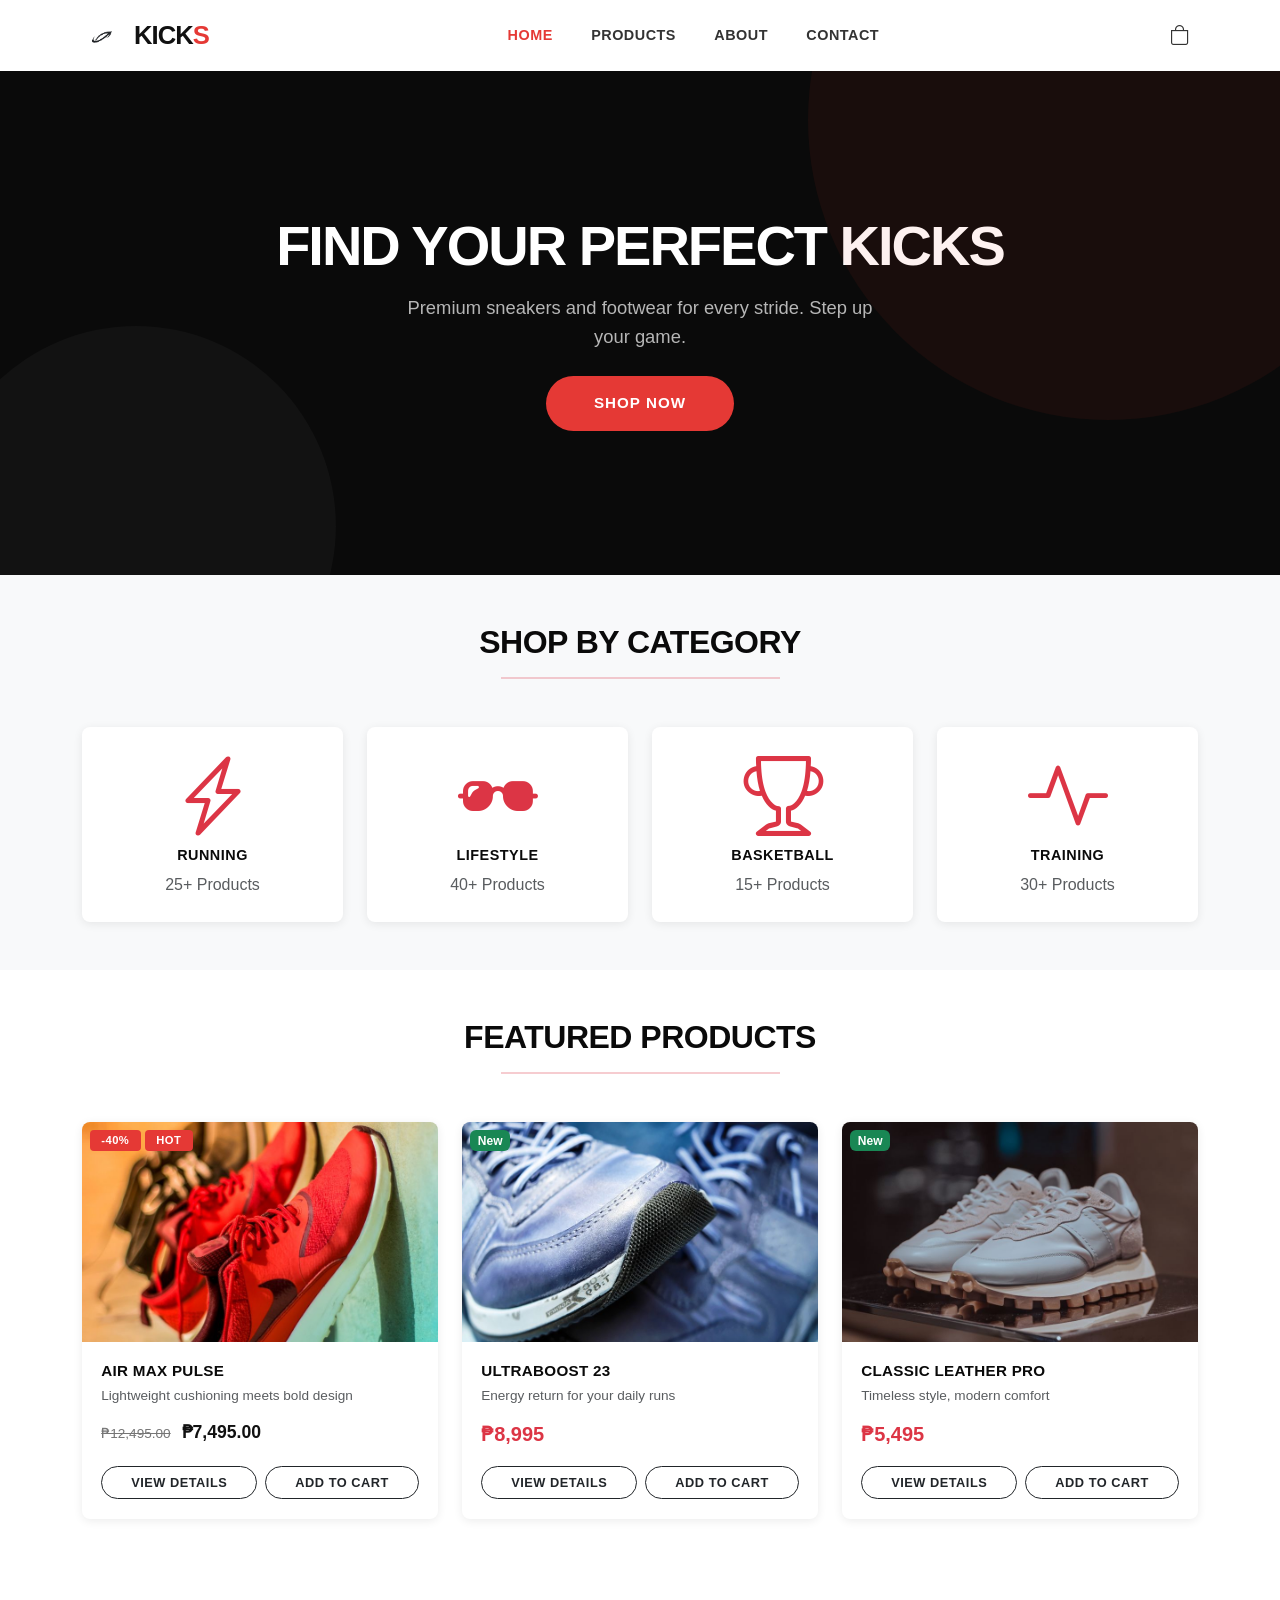
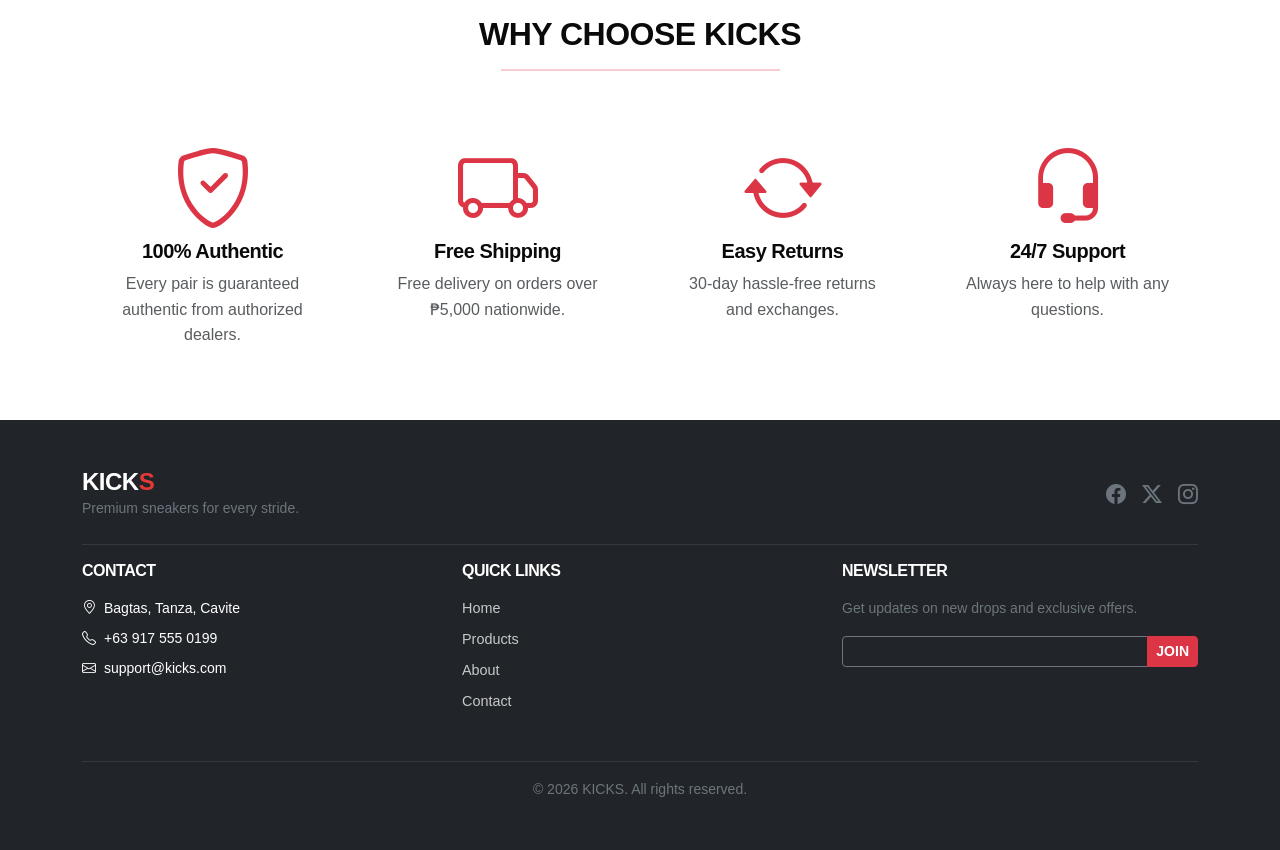
==== commit 3bc590de: "view details fix" ====
--- a/index.html
+++ b/index.html
@@ -4,36 +4,22 @@
     <meta charset="UTF-8">
     <meta name="viewport" content="width=device-width, initial-scale=1.0">
     <title>KICKS - Premium Sneakers & Footwear</title>
-    <!-- Bootstrap 5.3.3 CSS: grid system, components (navbar, cards, offcanvas), utilities (spacing, flex, display) -->
-    <link href="https://cdn.jsdelivr.net/npm/bootstrap@5.3.3/dist/css/bootstrap.min.css" rel="stylesheet">
-    <!-- Bootstrap Icons: scalable icon font used via bi-* classes (bi-bag, bi-house-door, etc.) -->
-    <link href="https://cdn.jsdelivr.net/npm/bootstrap-icons@1.11.3/font/bootstrap-icons.min.css" rel="stylesheet">
-    <!-- Custom CSS: project-specific styles (colors, animations, custom component classes) -->
+    <link href="bootstrap-5.3.8-dist/css/bootstrap.min.css" rel="stylesheet">
+    <link href="bootstrap-icons/css/bootstrap-icons.min.css" rel="stylesheet">
     <link href="css/style.css" rel="stylesheet">
 </head>
 <body>
 
     <!-- ======================== NAVIGATION BAR ======================== -->
-    <!-- Navbar: Bootstrap's responsive navigation bar component -->
-    <!-- .navbar-expand-lg: horizontal nav on lg+ screens, toggler button on smaller -->
-    <!-- .navbar-dark: white text on dark background; .sticky-top: sticks to viewport top on scroll -->
     <nav class="navbar navbar-expand-lg navbar-dark bg-dark sticky-top">
-        <!-- .container: Bootstrap responsive container, max-width 1140px, auto-centered -->
-        <div class="container">
-            <!-- .navbar-brand: Styles the logo/brand link with larger font -->
+        <div class="container">
             <a class=" navbar-brand" href="index.html"><img src="images/KICKSLogo.png" alt="KICKS Logo" height="40"> KICK<span class="brand-accent">S</span></a>
-            <!-- .navbar-toggler: hamburger menu button; .border-0: removes default border -->
-            <!-- data-bs-toggle="offcanvas": triggers Bootstrap offcanvas plugin for mobile menu -->
             <button class="navbar-toggler border-0" type="button" data-bs-toggle="offcanvas" data-bs-target="#mobileMenu" aria-controls="mobileMenu" aria-label="Toggle navigation">
                 <span class="navbar-toggler-icon"></span>
             </button>
-            <!-- .collapse navbar-collapse: collapsible area that hides/shows nav links at lg breakpoint -->
             <div class="collapse navbar-collapse" id="navbarNav">
-                <!-- .navbar-nav: vertical spacing for nav items; .mx-auto: centers links horizontally -->
-                <!-- .mb-2.mb-lg-0: margin-bottom on mobile, none on lg+ (prevents overlap with toggler) -->
                 <ul class="navbar-nav mx-auto mb-2 mb-lg-0">
                     <li class="nav-item">
-                        <!-- .nav-link.active: highlights current page; aria-current="page" for accessibility -->
                         <a class="nav-link active " aria-current="page" href="index.html">Home</a>
                     </li>
                     <li class="nav-item">
@@ -46,10 +32,7 @@
                         <a class="nav-link" href="contact.html">Contact</a>
                     </li>
                 </ul>
-                <!-- .position-relative: positions badge absolutely relative to this element -->
-                <!-- .text-decoration-none: removes default underline from link -->
                 <a href="cart.html" class="position-relative text-decoration-none cart-icon-link">
-                    <!-- .fs-5: Bootstrap font-size utility, sets font-size to 1.25rem -->
                     <i class="bi bi-bag fs-5"></i>
                     <span class="cart-badge">0</span>
                 </a>
@@ -58,19 +41,14 @@
     </nav>
 
     <!-- ======================== OFFCANVAS MOBILE MENU ======================== -->
-    <!-- Offcanvas: Bootstrap slide-out panel, triggered by the navbar-toggler above -->
-    <!-- .offcanvas-end: slides in from the right; .bg-dark .text-white: dark theme -->
     <div class="offcanvas offcanvas-end bg-dark text-white" tabindex="-1" id="mobileMenu">
         <div class="offcanvas-header">
             <h5 class="offcanvas-title text-white" id="mobileMenuLabel"><img src="images/KICKSLogo.png" alt="KICKS Logo" height="32"> KICK<span class="brand-accent">S</span></h5>
-            <!-- .btn-close-white: white X icon for dark backgrounds -->
             <button type="button" class="btn-close btn-close-white" data-bs-dismiss="offcanvas" aria-label="Close"></button>
         </div>
         <div class="offcanvas-body">
-            <!-- .gap-3: Bootstrap gap utility, adds 1rem spacing between flex/grid children -->
             <ul class="navbar-nav gap-3">
                 <li class="nav-item">
-                    <!-- .me-2: margin-end (right) 0.5rem, adds space between icon and text -->
                     <a class="nav-link active" aria-current="page" href="index.html"><i class="bi bi-house-door me-2"></i>Home</a>
                 </li>
                 <li class="nav-item">
@@ -90,69 +68,91 @@
     </div>
 
     <!-- ======================== HERO BANNER ======================== -->
-    <!-- Hero: full-width intro banner with centered call-to-action -->
-    <!-- .d-flex: display flex; .align-items-center + .justify-content-center: centers content vertically & horizontally -->
-    <!-- .text-center: center-aligns text; .text-white: white text color -->
     <section class="hero-banner d-flex align-items-center justify-content-center text-center text-white">
-        <!-- .py-5: padding-top and padding-bottom (3rem each) -->
         <div class="container py-5">
-            <!-- .justify-content-center: centers the column within the row -->
             <div class="row justify-content-center">
-                <!-- .col-lg-8: 8 out of 12 columns wide on large screens, full-width on smaller -->
                 <div class="col-lg-8">
-                    <!-- .display-2: large heading style; .fw-black: font-weight 900 (extra bold) -->
-                    <!-- .text-uppercase: transforms text to uppercase; .mb-3: margin-bottom 1rem -->
                     <h1 class="display-2 fw-black text-uppercase mb-3">Find Your Perfect Kicks</h1>
-                    <!-- .lead: Bootstrap class that makes paragraph text slightly larger and lighter -->
-                    <!-- .mb-4: margin-bottom 1.5rem -->
                     <p class="lead mb-4">Premium sneakers and footwear for every stride. Step up your game.</p>
-                    <!-- .btn-lg: larger button size; .px-5: padding-left/right 3rem; .py-3: padding-top/bottom 1rem -->
-                    <!-- .fw-bold: font-weight 700; btn-hero: custom CSS class for gradient/style -->
                     <a href="products.html" class="btn btn-hero btn-lg px-5 py-3 text-uppercase fw-bold">Shop Now</a>
                 </div>
             </div>
         </div>
     </section>
 
+    <!-- ======================== PRODUCT CATEGORIES ======================== -->
+    <section class="categories py-5 bg-light">
+        <div class="container">
+            <div class="text-center mb-5">
+                <h2 class="fw-bold text-uppercase">Shop by Category</h2>
+                <hr class="w-25 mx-auto border-danger border-2">
+            </div>
+            <div class="row g-4 justify-content-center">
+
+                <!-- ======================== CATEGORY: RUNNING ======================== -->
+                <div class="col-lg-3 col-md-6">
+                    <div class="category-card text-center p-4 rounded-3 h-100">
+                        <i class="bi bi-lightning-charge display-1 text-danger mb-3"></i>
+                        <h5 class="fw-bold">Running</h5>
+                        <p class="text-muted mb-0">25+ Products</p>
+                    </div>
+                </div>
+
+                <!-- ======================== CATEGORY: LIFESTYLE ======================== -->
+                <div class="col-lg-3 col-md-6">
+                    <div class="category-card text-center p-4 rounded-3 h-100">
+                        <i class="bi bi-sunglasses display-1 text-danger mb-3"></i>
+                        <h5 class="fw-bold">Lifestyle</h5>
+                        <p class="text-muted mb-0">40+ Products</p>
+                    </div>
+                </div>
+
+                <!-- ======================== CATEGORY: BASKETBALL ======================== -->
+                <div class="col-lg-3 col-md-6">
+                    <div class="category-card text-center p-4 rounded-3 h-100">
+                        <i class="bi bi-trophy display-1 text-danger mb-3"></i>
+                        <h5 class="fw-bold">Basketball</h5>
+                        <p class="text-muted mb-0">15+ Products</p>
+                    </div>
+                </div>
+
+                <!-- ======================== CATEGORY: TRAINING ======================== -->
+                <div class="col-lg-3 col-md-6">
+                    <div class="category-card text-center p-4 rounded-3 h-100">
+                        <i class="bi bi-activity display-1 text-danger mb-3"></i>
+                        <h5 class="fw-bold">Training</h5>
+                        <p class="text-muted mb-0">30+ Products</p>
+                    </div>
+                </div>
+
+            </div>
+        </div>
+    </section>
+
     <!-- ======================== FEATURED PRODUCTS ======================== -->
-    <!-- Section: displays 3 featured product cards in a responsive grid -->
     <section class="featured-products py-5" id="products">
         <div class="container">
-            <!-- .text-center: centers the heading; .mb-5: margin-bottom 3rem -->
             <div class="text-center mb-5">
                 <h2 class="fw-bold text-uppercase">Featured Products</h2>
-                <!-- .w-25: width 25%; .mx-auto: auto left/right margins = centering; .border-danger: red border -->
-                <!-- .border-2: 2px border thickness -->
                 <hr class="w-25 mx-auto border-danger border-2">
             </div>
-            <!-- .g-4: grid gutter (gap) of 1.5rem between columns; .justify-content-center: centers the row -->
             <div class="row g-4 justify-content-center">
 
                 <!-- ======================== PRODUCT CARD 1 ======================== -->
-                <!-- .col-lg-4: 4/12 columns on large screens (3 cards per row) -->
-                <!-- .col-md-6: 6/12 columns on medium screens (2 cards per row) -->
                 <div class="col-lg-4 col-md-6">
-                    <!-- .card: Bootstrap card component; .h-100: full height of parent; .product-card: custom class -->
                     <div class="card h-100 product-card">
                         <div class="card-img-wrapper">
                             <img src="images/product-images/air-max-pulse.jpg" class="card-img-top" alt="Air Max Pulse">
-                            <!-- .badge: Bootstrap badge component for labels; .badge-sale: custom sale badge style -->
-                            <!-- .position-absolute: positions element absolutely; .top-0.start-0: top-left corner -->
                             <span class="badge badge-sale position-absolute top-0 start-0 m-2">-40%</span>
                             <span class="badge badge-sale position-absolute top-0 m-2" style="left: 55px;">HOT</span>
                         </div>
-                        <!-- .card-body: padding wrapper for card content -->
-                        <!-- .d-flex .flex-column: flexbox column layout, lets mt-auto push buttons to bottom -->
                         <div class="card-body d-flex flex-column">
                             <h5 class="card-title fw-bold">Air Max Pulse</h5>
                             <p class="card-text text-muted">Lightweight cushioning meets bold design</p>
                             <p class="price"><span class="original-price">&#8369;12,495.00</span> &#8369;7,495.00</p>
-                            <!-- .mt-auto: margin-top auto, pushes this div to the bottom of the flex column -->
-                            <!-- .d-flex .gap-2: flexbox with 0.5rem gap between buttons -->
                             <div class="mt-auto d-flex gap-2">
-                                <!-- .flex-fill: flex: 1 1 auto - makes button take equal available width -->
-                                <a href="product-details.html" class="btn btn-outline-dark flex-fill">View Details</a>
-                                <button class="btn btn-add-cart btn-outline-dark flex-fill" data-name="Air Max Pulse" data-price="7495">Add to Cart</button>
+                                <a href="product-details.html?id=1" class="btn btn-outline-dark flex-fill">View Details</a>
+                                <button class="btn btn-add-cart btn-outline-dark flex-fill" data-name="Air Max Pulse" data-price="7495" data-image="images/product-images/air-max-pulse.jpg">Add to Cart</button>
                             </div>
                         </div>
                     </div>
@@ -163,17 +163,15 @@
                     <div class="card h-100 product-card">
                         <div class="card-img-wrapper">
                             <img src="images/product-images/ultraboost-23.jpg" class="card-img-top" alt="Ultraboost 23">
-                            <!-- .bg-success: green background for "New" badge -->
                             <span class="badge bg-success position-absolute top-0 start-0 m-2">New</span>
                         </div>
                         <div class="card-body d-flex flex-column">
                             <h5 class="card-title fw-bold">Ultraboost 23</h5>
                             <p class="card-text text-muted">Energy return for your daily runs</p>
-                            <!-- .fw-bold: bold text; .text-danger: red text; .fs-5: font-size 1.25rem -->
                             <p class="fw-bold text-danger fs-5 mb-3">₱8,995</p>
                             <div class="mt-auto d-flex gap-2">
-                                <a href="product-details.html" class="btn btn-outline-dark flex-fill">View Details</a>
-                                <button class="btn btn-add-cart btn-outline-dark flex-fill" data-name="Ultraboost 23" data-price="8995">Add to Cart</button>
+                                <a href="product-details.html?id=2" class="btn btn-outline-dark flex-fill">View Details</a>
+                                <button class="btn btn-add-cart btn-outline-dark flex-fill" data-name="Ultraboost 23" data-price="8995" data-image="images/product-images/ultraboost-23.jpg">Add to Cart</button>
                             </div>
                         </div>
                     </div>
@@ -189,11 +187,10 @@
                         <div class="card-body d-flex flex-column">
                             <h5 class="card-title fw-bold">Classic Leather Pro</h5>
                             <p class="card-text text-muted">Timeless style, modern comfort</p>
-                            <!-- .fs-5: font-size 1.25rem; .mb-3: margin-bottom 1rem -->
                             <p class="fw-bold text-danger fs-5 mb-3">₱5,495</p>
                             <div class="mt-auto d-flex gap-2">
-                                <a href="product-details.html" class="btn btn-outline-dark flex-fill">View Details</a>
-                                <button class="btn btn-add-cart btn-outline-dark flex-fill" data-name="Classic Leather Pro" data-price="5495">Add to Cart</button>
+                                <a href="product-details.html?id=3" class="btn btn-outline-dark flex-fill">View Details</a>
+                                <button class="btn btn-add-cart btn-outline-dark flex-fill" data-name="Classic Leather Pro" data-price="5495" data-image="images/product-images/classic-leather-pro.jpg">Add to Cart</button>
                             </div>
                         </div>
                     </div>
@@ -203,138 +200,102 @@
         </div>
     </section>
 
-    <!-- ======================== PRODUCT CATEGORIES ======================== -->
-    <!-- Section: 4 category cards displayed in a responsive grid -->
-    <!-- .bg-light: Bootstrap light gray background utility -->
-    <section class="categories py-5 bg-light">
+    <!-- ======================== WHY CHOOSE US ======================== -->
+    <section class="why-choose-us py-5">
         <div class="container">
             <div class="text-center mb-5">
-                <h2 class="fw-bold text-uppercase">Shop by Category</h2>
+                <h2 class="fw-bold text-uppercase">Why Choose KICKS</h2>
                 <hr class="w-25 mx-auto border-danger border-2">
             </div>
-            <!-- .g-4: 1.5rem gutter between grid columns -->
             <div class="row g-4 justify-content-center">
-
-                <!-- ======================== CATEGORY: RUNNING ======================== -->
-                <!-- .col-lg-3: 3/12 columns on large screens (4 per row); .col-md-6: 2 per row on medium -->
-                <div class="col-lg-3 col-md-6">
-                    <!-- .category-card: custom CSS class; .p-4: padding 1.5rem all sides -->
-                    <!-- .rounded-3: border-radius 1rem; .h-100: full height of parent row -->
-                    <div class="category-card text-center p-4 rounded-3 h-100">
-                        <!-- .display-1: largest Bootstrap display heading (font-size ~5rem) -->
-                        <i class="bi bi-lightning-charge display-1 text-danger mb-3"></i>
-                        <h5 class="fw-bold">Running</h5>
-                        <p class="text-muted mb-0">25+ Products</p>
-                    </div>
-                </div>
-
-                <!-- ======================== CATEGORY: LIFESTYLE ======================== -->
-                <div class="col-lg-3 col-md-6">
-                    <div class="category-card text-center p-4 rounded-3 h-100">
-                        <i class="bi bi-sunglasses display-1 text-danger mb-3"></i>
-                        <h5 class="fw-bold">Lifestyle</h5>
-                        <p class="text-muted mb-0">40+ Products</p>
-                    </div>
-                </div>
-
-                <!-- ======================== CATEGORY: BASKETBALL ======================== -->
-                <div class="col-lg-3 col-md-6">
-                    <div class="category-card text-center p-4 rounded-3 h-100">
-                        <i class="bi bi-trophy display-1 text-danger mb-3"></i>
-                        <h5 class="fw-bold">Basketball</h5>
-                        <p class="text-muted mb-0">15+ Products</p>
-                    </div>
-                </div>
-
-                <!-- ======================== CATEGORY: TRAINING ======================== -->
-                <div class="col-lg-3 col-md-6">
-                    <div class="category-card text-center p-4 rounded-3 h-100">
-                        <i class="bi bi-activity display-1 text-danger mb-3"></i>
-                        <h5 class="fw-bold">Training</h5>
-                        <p class="text-muted mb-0">30+ Products</p>
-                    </div>
-                </div>
-
+                <div class="col-lg-3 col-md-6 text-center">
+                    <div class="p-4">
+                        <i class="bi bi-shield-check display-1 text-danger mb-3"></i>
+                        <h5 class="fw-bold">100% Authentic</h5>
+                        <p class="text-muted mb-0">Every pair is guaranteed authentic from authorized dealers.</p>
+                    </div>
+                </div>
+                <div class="col-lg-3 col-md-6 text-center">
+                    <div class="p-4">
+                        <i class="bi bi-truck display-1 text-danger mb-3"></i>
+                        <h5 class="fw-bold">Free Shipping</h5>
+                        <p class="text-muted mb-0">Free delivery on orders over ₱5,000 nationwide.</p>
+                    </div>
+                </div>
+                <div class="col-lg-3 col-md-6 text-center">
+                    <div class="p-4">
+                        <i class="bi bi-arrow-repeat display-1 text-danger mb-3"></i>
+                        <h5 class="fw-bold">Easy Returns</h5>
+                        <p class="text-muted mb-0">30-day hassle-free returns and exchanges.</p>
+                    </div>
+                </div>
+                <div class="col-lg-3 col-md-6 text-center">
+                    <div class="p-4">
+                        <i class="bi bi-headset display-1 text-danger mb-3"></i>
+                        <h5 class="fw-bold">24/7 Support</h5>
+                        <p class="text-muted mb-0">Always here to help with any questions.</p>
+                    </div>
+                </div>
             </div>
         </div>
     </section>
 
-    <!-- ======================== PROMOTIONAL BANNER ======================== -->
-    <!-- Promo Banner: full-width call-to-action section for current sale -->
-    <section class="promo-banner py-5">
-        <div class="container text-center text-white">
-            <div class="row justify-content-center">
-                <div class="col-lg-8">
-                    <!-- .display-3: large display heading (~3.5rem); .fw-black: extra bold (weight 900) -->
-                    <h2 class="display-3 fw-black text-uppercase mb-3">Up to 40% Off</h2>
-                    <p class="lead mb-4">New season styles just dropped. Don't miss out.</p>
-                    <!-- .btn-light: white button; .btn-lg: large size; .px-5.py-3: generous padding -->
-                    <a href="products.html" class="btn btn-light btn-lg px-5 py-3 text-uppercase fw-bold">Shop the Sale</a>
-                </div>
-            </div>
-        </div>
-    </section>
-
     <!-- ======================== FOOTER ======================== -->
-    <!-- Footer: site-wide footer with brand info, links, and contact details -->
-    <!-- .site-footer: custom class; .py-5: vertical padding 3rem; .bg-dark.text-white: dark theme -->
     <footer class="site-footer py-5 bg-dark text-white">
         <div class="container">
-            <!-- .row: Bootstrap flex-based grid row; columns split into 3 equal sections -->
-            <div class="row">
-                <!-- .col-lg-4.col-md-6: 4/12 cols on large (3 cols per row), 6/12 on medium (2 per row) -->
-                <!-- .mb-4: margin-bottom 1.5rem (spacing between stacked columns on mobile) -->
-                <div class="col-lg-4 col-md-6 mb-4">
-                    <h5 class="fw-bold mb-3">KICK<span class="brand-accent">S</span></h5>
-                    <!-- .text-secondary: muted gray text; .small: reduces font size -->
-                    <p class="text-secondary small">Premium sneakers and footwear for every stride. Step up your game with KICKS.</p>
-                    <!-- .d-flex .gap-3: flexbox row with 1rem gap between social icons -->
-                    <div class="d-flex gap-3 mt-3">
-                        <!-- .fs-5: font-size 1.25rem applied to each icon link -->
+            <div class="row align-items-center mb-4">
+                <div class="col-md-6 mb-3 mb-md-0">
+                    <h4 class="fw-bold mb-0 text-white">KICK<span class="brand-accent">S</span></h4>
+                    <p class="text-secondary small mb-0">Premium sneakers for every stride.</p>
+                </div>
+                <div class="col-md-6 text-md-end">
+                    <div class="d-flex gap-3 justify-content-md-end justify-content-start">
                         <a href="#" class="text-secondary fs-5"><i class="bi bi-facebook"></i></a>
                         <a href="#" class="text-secondary fs-5"><i class="bi bi-twitter-x"></i></a>
                         <a href="#" class="text-secondary fs-5"><i class="bi bi-instagram"></i></a>
                     </div>
                 </div>
-                <div class="col-lg-4 col-md-6 mb-4">
-                    <h5 class="fw-bold mb-3">Quick Links</h5>
-                    <!-- .list-unstyled: removes default bullet points and padding from <ul> -->
-                    <ul class="list-unstyled footer-links">
-                        <li class="mb-2"><a href="index.html">Home</a></li>
-                        <li class="mb-2"><a href="products.html">Products</a></li>
-                        <li class="mb-2"><a href="cart.html">Cart</a></li>
-                        <li class="mb-2"><a href="about.html">About</a></li>
-                        <li class="mb-2"><a href="contact.html">Contact</a></li>
-                    </ul>
-                </div>
-                <div class="col-lg-4 col-md-6 mb-4">
-                    <h5 class="fw-bold mb-3">Contact Info</h5>
-                    <ul class="list-unstyled footer-contact">
-                        <!-- .me-2: margin-end 0.5rem, space between icon and text -->
+            </div>
+            <hr class="border-secondary">
+            <div class="row">
+                <div class="col-lg-4 col-md-6 mb-3">
+                    <h6 class="fw-bold text-uppercase mb-3 text-white">Contact</h6>
+                    <ul class="list-unstyled footer-contact small">
                         <li class="mb-2"><i class="bi bi-geo-alt me-2"></i>Bagtas, Tanza, Cavite</li>
                         <li class="mb-2"><i class="bi bi-telephone me-2"></i>+63 917 555 0199</li>
                         <li class="mb-2"><i class="bi bi-envelope me-2"></i>support@kicks.com</li>
                     </ul>
                 </div>
-            </div>
-            <!-- .border-secondary: gray horizontal rule to separate copyright from footer content -->
+                <div class="col-lg-4 col-md-6 mb-3">
+                    <h6 class="fw-bold text-uppercase mb-3 text-white">Quick Links</h6>
+                    <ul class="list-unstyled footer-links small">
+                        <li class="mb-2"><a href="index.html">Home</a></li>
+                        <li class="mb-2"><a href="products.html">Products</a></li>
+                        <li class="mb-2"><a href="about.html">About</a></li>
+                        <li class="mb-2"><a href="contact.html">Contact</a></li>
+                    </ul>
+                </div>
+                <div class="col-lg-4 col-md-12 mb-3">
+                    <h6 class="fw-bold text-uppercase mb-3 text-white">Newsletter</h6>
+                    <p class="text-secondary small">Get updates on new drops and exclusive offers.</p>
+                    <div class="input-group">
+                        <input type="email" class="form-control form-control-sm bg-dark text-white border-secondary" placeholder="Your email">
+                        <button class="btn btn-danger btn-sm text-uppercase fw-bold" type="button">Join</button>
+                    </div>
+                </div>
+            </div>
             <hr class="border-secondary">
-            <!-- .text-center: centered text; .small: smaller font; .mb-0: no bottom margin -->
             <p class="text-center text-secondary small mb-0">&copy; 2026 KICKS. All rights reserved.</p>
         </div>
     </footer>
 
-    <!-- Toast Container: Bootstrap toast notifications appear here (e.g., "Added to cart") -->
-    <div id="toast-container" class="toast-container"></div>
-
-    <!-- Scroll to Top Button: custom-styled button, shown/hidden via JavaScript on scroll -->
+    <div id="toastContainer" class="toast-container"></div>
+
     <button class="scroll-top" aria-label="Scroll to top">
         <i class="bi bi-arrow-up"></i>
     </button>
 
-    <!-- Bootstrap 5.3.3 JS Bundle: includes Popper.js for tooltips, popovers, offcanvas, and collapse -->
-    <script src="https://cdn.jsdelivr.net/npm/bootstrap@5.3.3/dist/js/bootstrap.bundle.min.js"></script>
-    <!-- Custom JavaScript: handles cart logic, scroll-to-top, toast notifications, etc. -->
+    <script src="bootstrap-5.3.8-dist/js/bootstrap.bundle.min.js"></script>
     <script src="js/script.js"></script>
 </body>
 </html>
--- a/css/style.css
+++ b/css/style.css
@@ -1,101 +1,64 @@
 /* ============================================================
-  KICKS E-Commerce – Custom Stylesheet
-  ============================================================
-  Table of Contents:
-  1. CSS Variables (colors, shadows, transitions)
-  2. Base / Reset Styles
-  3. Navbar (top navigation bar)
-  4. Hero Banner (homepage hero section)
-  5. Section Titles (reusable section headers)
-  6. Product Cards (product grid items)
-  7. Custom Buttons (btn-primary, btn-outline, btn-accent)
-  8. Category Cards (homepage category grid)
-  9. Promo Banner (homepage promotional section)
-  10. Footer (site-wide footer)
-  11. Product Details (single product page)
-  12. Cart Page (shopping cart table & summary)
-  13. About Page (hero, team cards)
-  14. Contact Page (form & info card)
-  15. Offcanvas Mobile Menu
-  16. Badges (Sale, New labels)
-  17. Pagination (products page page numbers)
-  18. Scroll to Top Button
-  19. Quantity Controls (+/- buttons)
-  20. Accordion (about page values)
-  21. Form Styles
-  22. Toast Notifications
-  23. Responsive Media Queries
+    KICKS E-Commerce – Custom Stylesheet
+    Sections: Variables, Navbar, Hero, Products, Buttons,
+    Categories, Promo, Footer, Details, Cart, About, Contact,
+    Offcanvas, Badges, Pagination, Scroll-Top, Quantity,
+    Accordion, Forms, Toast, Responsive
    ============================================================ */
 
 
-/* ============================================================
-   1. CSS VARIABLES
-   These define reusable values for colors, shadows, and
-   transitions so we can change them in one place.
-   ============================================================ */
+/* 1. CSS VARIABLES */
 :root {
-  --primary-color: #111111;       /* Main dark color for text & backgrounds */
-  --secondary-color: #1a1a1a;     /* Slightly lighter dark */
-  --accent-color: #e53935;        /* Red accent for highlights & buttons */
-  --accent-hover: #c62828;        /* Darker red for hover states */
-  --dark-color: #0a0a0a;          /* Near-black for hero backgrounds */
-  --light-color: #f5f5f5;         /* Light gray for section backgrounds */
-  --text-color: #333333;          /* Default body text color */
-  --text-light: #757575;          /* Muted/secondary text color */
+  --primary-color: #111111;
+  --secondary-color: #1a1a1a;
+  --accent-color: #e53935;
+  --accent-hover: #c62828;
+  --dark-color: #0a0a0a;
+  --light-color: #f5f5f5;
+  --text-color: #333333;
+  --text-light: #757575;
   --white: #ffffff;
-  --gray-bg: #fafafa;             /* Very light gray for subtle backgrounds */
-  --shadow: 0 2px 10px rgba(0, 0, 0, 0.08);         /* Default card shadow */
-  --shadow-lg: 0 8px 30px rgba(0, 0, 0, 0.12);      /* Larger shadow for hover */
-  --transition: all 0.3s cubic-bezier(0.25, 0.8, 0.25, 1); /* Smooth animation */
-  --border-radius: 8px;           /* Consistent rounded corners */
-}
-
-
-/* ============================================================
-   2. BASE / RESET STYLES
-   Sets default styles for the entire page.
-   ============================================================ */
-* { margin: 0; padding: 0; box-sizing: border-box; } /* Reset all element spacing */
+  --gray-bg: #fafafa;
+  --shadow: 0 2px 10px rgba(0, 0, 0, 0.08);
+  --shadow-lg: 0 8px 30px rgba(0, 0, 0, 0.12);
+  --transition: all 0.3s cubic-bezier(0.25, 0.8, 0.25, 1);
+  --border-radius: 8px;
+}
+
+
+/* 2. BASE / RESET */
+* { margin: 0; padding: 0; box-sizing: border-box; }
 
 body {
   font-family: 'Helvetica Neue', Helvetica, Arial, sans-serif;
   color: var(--text-color);
   line-height: 1.6;
-  overflow-x: hidden;             /* Prevent horizontal scrollbar */
-}
-
-/* Default heading styles – bold and dark */
+  overflow-x: hidden;
+}
+
 h1, h2, h3, h4, h5, h6 {
   font-weight: 800;
   color: var(--dark-color);
   letter-spacing: -0.5px;
 }
 
-/* Remove default underline from links */
 a {
   text-decoration: none;
   color: inherit;
-  transition: var(--transition);  /* Smooth color transition on hover */
-}
-
-img { max-width: 100%; height: auto; } /* Make all images responsive */
-
-
-/* ============================================================
-  3. NAVBAR
-  The top navigation bar. Uses Bootstrap's navbar-expand-lg
-  which collapses into an offcanvas menu on mobile (<992px).
-   ============================================================ */
-
-/* .navbar – Forces white background on the nav bar */
+  transition: var(--transition);
+}
+
+img { max-width: 100%; height: auto; }
+
+
+/* 3. NAVBAR */
 .navbar {
   background: var(--white) !important;
-  box-shadow: 0 1px 0 rgba(0,0,0,0.06);  /* Subtle bottom border shadow */
+  box-shadow: 0 1px 0 rgba(0,0,0,0.06);
   padding: 0.6rem 0;
   transition: var(--transition);
 }
 
-/* .navbar-brand – The KICKS logo + text in the top-left */
 .navbar-brand {
   font-weight: 900;
   font-size: 1.6rem;
@@ -104,7 +67,6 @@
   text-transform: uppercase;
 }
 
-/* Logo image inside the brand – fixed height, vertical alignment */
 .navbar-brand img {
   height: 40px;
   width: auto;
@@ -115,38 +77,29 @@
 
 .navbar-brand:hover img { opacity: 0.85; }
 
-/* The red "S" in KICKS – uses accent color */
 .navbar-brand .brand-accent {
   color: var(--accent-color);
 }
 
-/* Desktop navigation links (Home, Products, About, Contact) */
 .navbar-nav .nav-link {
-  color: var(--text-color) !important;   /* Dark text on white navbar */
+  color: var(--text-color) !important;
   font-weight: 600;
   font-size: 0.9rem;
-  padding: 0.5rem 1.2rem !important;     /* Horizontal spacing between links */
+  padding: 0.5rem 1.2rem !important;
   text-transform: uppercase;
   letter-spacing: 0.5px;
   transition: var(--transition);
 }
 
-/* Link turns red on hover or when active (current page) */
 .navbar-nav .nav-link:hover,
 .navbar-nav .nav-link.active {
   color: var(--accent-color) !important;
 }
 
-/* Hamburger button (mobile) – removes default border & adds padding */
 .navbar-toggler { border: none; padding: 0.5rem; }
 .navbar-toggler:focus { box-shadow: none; }
-/* Invert the white hamburger icon to dark so it's visible on white navbar */
 .navbar-toggler-icon { filter: invert(1); }
 
-/* Shopping bag icon in the navbar */
-.cart-icon { position: relative; }
-
-/* Cart icon link – flexbox centers the bag icon vertically */
 .cart-icon-link {
   display: flex;
   align-items: center;
@@ -156,7 +109,6 @@
 
 .cart-icon-link:hover { color: var(--accent-color) !important; }
 
-/* Red circle badge showing number of items in cart */
 .cart-badge {
   position: absolute;
   top: -5px;
@@ -167,29 +119,22 @@
   font-weight: 700;
   width: 18px;
   height: 18px;
-  border-radius: 50%;            /* Makes it a perfect circle */
-  display: flex;
+  border-radius: 50%;
+  display: none;
   align-items: center;
-  justify-content: center;       /* Centers the number inside */
-}
-
-
-/* ============================================================
-   4. HERO BANNER
-   The large dark section at the top of the homepage with
-   the "Find Your Perfect Kicks" heading.
-   ============================================================ */
-
-/* .hero-banner – Dark background, tall padding, relative for pseudo-elements */
+  justify-content: center;
+}
+
+
+/* 4. HERO BANNER */
 .hero-banner {
   background: var(--dark-color);
   color: var(--white);
   padding: 6rem 0;
   position: relative;
-  overflow: hidden;              /* Hides the decorative circles that overflow */
-}
-
-/* Decorative red circle in top-right corner */
+  overflow: hidden;
+}
+
 .hero-banner::before {
   content: '';
   position: absolute;
@@ -198,11 +143,10 @@
   width: 600px;
   height: 600px;
   background: var(--accent-color);
-  border-radius: 50%;           /* Makes it a circle */
-  opacity: 0.07;                /* Very transparent */
-}
-
-/* Decorative white circle in bottom-left corner */
+  border-radius: 50%;
+  opacity: 0.07;
+}
+
 .hero-banner::after {
   content: '';
   position: absolute;
@@ -215,7 +159,6 @@
   opacity: 0.03;
 }
 
-/* Hero heading – large, bold, uppercase */
 .hero-banner h1 {
   font-size: 3.5rem;
   font-weight: 900;
@@ -225,21 +168,19 @@
   line-height: 1.1;
 }
 
-/* Hero subtitle paragraph – centered with max-width to keep it narrow */
 .hero-banner p {
   font-size: 1.15rem;
   opacity: 0.7;
-  max-width: 500px;             /* Prevents text from stretching too wide */
-  margin: 0 auto 2rem auto;     /* auto left/right = centers the block */
+  max-width: 500px;
+  margin: 0 auto 2rem auto;
   text-align: center;
 }
 
-/* "Shop Now" button in the hero – red with rounded pill shape */
 .btn-hero {
   background: var(--accent-color);
   color: var(--white);
   padding: 0.9rem 2.5rem;
-  border-radius: 50px;          /* Pill-shaped rounded corners */
+  border-radius: 50px;
   font-weight: 700;
   font-size: 0.95rem;
   text-transform: uppercase;
@@ -248,7 +189,6 @@
   transition: var(--transition);
 }
 
-/* Button hover – lifts up slightly and adds red glow shadow */
 .btn-hero:hover {
   background: var(--accent-hover);
   transform: translateY(-2px);
@@ -257,48 +197,10 @@
 }
 
 
-/* ============================================================
-   5. SECTION TITLES
-   Reusable centered section headers used across multiple pages
-   (Featured Products, Product Categories, etc.)
-   ============================================================ */
+/* 5. SECTION TITLES */
 .section-padding { padding: 5rem 0; }
 
-.section-title {
-  text-align: center;
-  margin-bottom: 3rem;
-}
-
-.section-title h2 {
-  font-size: 2rem;
-  font-weight: 900;
-  text-transform: uppercase;
-  letter-spacing: -1px;
-}
-
-.section-title p {
-  color: var(--text-light);
-  font-size: 1rem;
-  margin-top: 0.5rem;
-}
-
-/* Red underline bar under section titles */
-.section-title .underline {
-  width: 50px;
-  height: 3px;
-  background: var(--accent-color);
-  margin: 0.8rem auto 0;
-}
-
-
-/* ============================================================
-   6. PRODUCT CARDS
-   Used on products.html (12-product grid) and index.html
-   (3 featured products). Each card has: image, badge, name,
-   description, price, and action buttons.
-   ============================================================ */
-
-/* .product-card – Base card with shadow, no border, rounded corners */
+/* 6. PRODUCT CARDS */
 .product-card {
   border: none;
   border-radius: var(--border-radius);
@@ -309,31 +211,26 @@
   background: var(--white);
 }
 
-/* Card lifts up on hover with a larger shadow */
 .product-card:hover {
   transform: translateY(-6px);
   box-shadow: var(--shadow-lg);
 }
 
-/* Product image – fixed height with object-fit to prevent stretching */
 .product-card .card-img-top {
   height: 220px;
-  object-fit: cover;            /* Crops image to fill area without distortion */
-  transition: var(--transition);
-}
-
-/* Image zooms in slightly on card hover */
+  object-fit: cover;
+  transition: var(--transition);
+}
+
 .product-card:hover .card-img-top { transform: scale(1.05); }
 
-/* Wrapper clips the zoomed image so it doesn't overflow the card */
 .product-card .card-img-wrapper {
   overflow: hidden;
-  position: relative;           /* Needed for absolute-positioned badges */
+  position: relative;
 }
 
 .product-card .card-body { padding: 1.2rem; }
 
-/* Product name – small, bold, uppercase */
 .product-card .card-title {
   font-size: 0.95rem;
   font-weight: 700;
@@ -343,21 +240,18 @@
   color: var(--dark-color);
 }
 
-/* Short product description – lighter gray text */
 .product-card .card-text {
   font-size: 0.85rem;
   color: var(--text-light);
   margin-bottom: 0.7rem;
 }
 
-/* Price text – large and bold */
 .product-card .price {
   font-size: 1.1rem;
   font-weight: 800;
   color: var(--primary-color);
 }
 
-/* Strikethrough "before" price for sale items */
 .product-card .price .original-price {
   text-decoration: line-through;
   color: var(--text-light);
@@ -366,7 +260,6 @@
   margin-right: 6px;
 }
 
-/* Buttons inside product cards – pill-shaped, small */
 .product-card .btn {
   border-radius: 50px;
   padding: 0.4rem 1.2rem;
@@ -377,15 +270,7 @@
 }
 
 
-/* ============================================================
-   7. CUSTOM BUTTONS
-   Three button styles used throughout the site:
-   - btn-primary-custom: Dark filled button
-   - btn-outline-custom: Dark bordered button (transparent fill)
-   - btn-accent-custom: Red filled button (for checkout, etc.)
-   ============================================================ */
-
-/* Dark filled button – used for "View Details" */
+/* 7. CUSTOM BUTTONS */
 .btn-primary-custom {
   background: var(--primary-color);
   color: var(--white);
@@ -398,7 +283,6 @@
   color: var(--white);
 }
 
-/* Outlined button – used for "Add to Cart" */
 .btn-outline-custom {
   border: 2px solid var(--primary-color);
   color: var(--primary-color);
@@ -410,7 +294,6 @@
   color: var(--white);
 }
 
-/* Red accent button – used for "Proceed to Checkout" */
 .btn-accent-custom {
   background: var(--accent-color);
   color: var(--white);
@@ -424,13 +307,7 @@
 }
 
 
-/* ============================================================
-   8. CATEGORY CARDS
-   The 4 category boxes on the homepage (Running, Lifestyle,
-   Basketball, Training). Each has an icon, name, and count.
-   ============================================================ */
-
-/* .category-card – White card with shadow, centered text */
+/* 8. CATEGORY CARDS */
 .category-card {
   border: none;
   border-radius: var(--border-radius);
@@ -447,34 +324,6 @@
   box-shadow: var(--shadow-lg);
 }
 
-/* Circular icon wrapper – gray background, centers the Bootstrap icon */
-.category-card .icon-wrapper {
-  width: 70px;
-  height: 70px;
-  border-radius: 50%;
-  background: var(--gray-bg);
-  display: flex;
-  align-items: center;
-  justify-content: center;
-  margin: 0 auto 1rem;
-  transition: var(--transition);
-}
-
-/* Icon wrapper turns dark on hover */
-.category-card:hover .icon-wrapper {
-  background: var(--primary-color);
-}
-
-/* Bootstrap icon inside the wrapper */
-.category-card .icon-wrapper i {
-  font-size: 1.6rem;
-  color: var(--primary-color);
-  transition: var(--transition);
-}
-
-/* Icon turns white when wrapper turns dark */
-.category-card:hover .icon-wrapper i { color: var(--white); }
-
 .category-card h5 {
   font-weight: 700;
   text-transform: uppercase;
@@ -483,12 +332,7 @@
 }
 
 
-/* ============================================================
-   9. PROMO BANNER
-   The red "Up to 40% Off" section on the homepage.
-   ============================================================ */
-
-/* .promo-banner – Red background, relative for decorative text */
+/* 9. PROMO BANNER */
 .promo-banner {
   background: var(--accent-color);
   color: var(--white);
@@ -497,19 +341,18 @@
   overflow: hidden;
 }
 
-/* Giant faded "YOU CAN DO IT" watermark text behind the content */
 .promo-banner::before {
   content: 'YOU CAN DO IT';
   position: absolute;
   left: 50%;
   top: 50%;
-  transform: translate(-50%, -50%);  /* Centers it perfectly */
+  transform: translate(-50%, -50%);
   font-size: 8rem;
   font-weight: 900;
-  opacity: 0.1;               /* Very transparent so content is readable */
-  white-space: nowrap;         /* Prevents text from wrapping */
-  text-transform: uppercase;
-  pointer-events: none;        /* Allows clicks to pass through to buttons */
+  opacity: 0.1;
+  white-space: nowrap;
+  text-transform: uppercase;
+  pointer-events: none;
 }
 
 .promo-banner h2 {
@@ -519,41 +362,13 @@
   letter-spacing: -1px;
 }
 
-/* White button inside the promo banner */
-.promo-banner .btn-accent {
-  background: var(--white);
-  color: var(--primary-color);
-  border-radius: 50px;
-  padding: 0.7rem 2rem;
-  font-weight: 700;
-  text-transform: uppercase;
-  letter-spacing: 1px;
-  border: none;
-  transition: var(--transition);
-}
-
-.promo-banner .btn-accent:hover {
-  background: var(--dark-color);
-  color: var(--white);
-  transform: translateY(-2px);
-}
-
-
-/* ============================================================
-   10. FOOTER
-   The dark footer at the bottom of every page. Contains:
-   brand info + social icons, Quick Links, and Contact Info.
-   Uses the same HTML structure across all 6 pages.
-   ============================================================ */
-
-/* .site-footer – Dark background with white text */
+/* 10. FOOTER */
 .site-footer {
   background: #111111;
   color: var(--white);
   padding: 4rem 0 0;
 }
 
-/* Footer headings (Quick Links, Contact Info) */
 .site-footer h5 {
   color: var(--white);
   font-weight: 800;
@@ -563,13 +378,11 @@
   font-size: 0.95rem;
 }
 
-/* Footer paragraph text (brand description) */
 .site-footer p {
   color: rgba(255, 255, 255, 0.65);
   line-height: 1.7;
 }
 
-/* Footer links – slightly transparent white */
 .site-footer a {
   color: rgba(255, 255, 255, 0.75);
   transition: var(--transition);
@@ -578,7 +391,6 @@
 
 .site-footer a:hover { color: var(--white); }
 
-/* Unstyled list for footer links */
 .site-footer ul {
   list-style: none;
   padding: 0;
@@ -594,53 +406,12 @@
   transition: var(--transition);
 }
 
-/* Links slide 4px to the right on hover */
 .site-footer ul li a:hover {
   color: var(--white);
   transform: translateX(4px);
 }
 
-/* Copyright bar at the very bottom */
-.footer-bottom {
-  background: rgba(0, 0, 0, 0.3);
-  padding: 1.5rem 0;
-  margin-top: 3rem;
-}
-
-.footer-bottom p {
-  color: rgba(255, 255, 255, 0.5);
-  font-size: 0.85rem;
-  margin: 0;
-}
-
-/* Social media icon circles (Facebook, Instagram, etc.) */
-.social-icons a {
-  display: inline-flex;
-  align-items: center;
-  justify-content: center;
-  width: 40px;
-  height: 40px;
-  border-radius: 50%;
-  background: rgba(255, 255, 255, 0.1);
-  color: var(--white);
-  margin-right: 8px;
-  transition: var(--transition);
-}
-
-/* Social icons turn red and float up on hover */
-.social-icons a:hover {
-  background: var(--accent-color);
-  transform: translateY(-3px);
-}
-
-
-/* ============================================================
-   11. PRODUCT DETAILS PAGE
-   Styles for the single product view (product-details.html)
-   including the image, info section, and ratings.
-   ============================================================ */
-
-/* Product image container – rounded corners with shadow */
+/* 11. PRODUCT DETAILS */
 .product-detail-img {
   border-radius: var(--border-radius);
   overflow: hidden;
@@ -649,30 +420,22 @@
 
 .product-detail-img img { width: 100%; height: auto; }
 
-/* Product name on details page – large, bold, uppercase */
 .product-info h1 {
   font-size: 2rem;
   font-weight: 900;
   text-transform: uppercase;
 }
 
-/* Price on details page – larger than card price */
 .product-info .price {
   font-size: 1.8rem;
   font-weight: 800;
   color: var(--primary-color);
 }
 
-/* Star rating icons – filled stars use accent (red) color */
 .rating .bi-star-fill { color: var(--accent-color); }
 
 
-/* ============================================================
-   12. CART PAGE
-   Styles for the shopping cart table and order summary.
-   ============================================================ */
-
-/* Cart table container – white card with shadow */
+/* 12. CART PAGE */
 .cart-table {
   background: var(--white);
   border-radius: var(--border-radius);
@@ -680,26 +443,12 @@
   box-shadow: var(--shadow);
 }
 
-/* Table header – dark background with white text */
 .cart-table thead {
   background: var(--primary-color);
   color: var(--white);
 }
 
-/* Order summary sidebar – light gray background */
-.cart-summary {
-  background: var(--gray-bg);
-  border-radius: var(--border-radius);
-  padding: 2rem;
-}
-
-
-/* ============================================================
-   13. ABOUT PAGE
-   Styles for the About hero section and team member cards.
-   ============================================================ */
-
-/* About hero – dark gradient background */
+/* 13. ABOUT PAGE */
 .about-hero {
   background: linear-gradient(135deg, var(--primary-color), var(--secondary-color));
   color: var(--white);
@@ -712,22 +461,16 @@
   text-transform: uppercase;
 }
 
-/* Team member profile photo – circular with red border */
 .team-card {
   width: 120px;
   height: 120px;
-  border-radius: 50%;          /* Makes it a circle */
-  object-fit: cover;           /* Crops to fill without distortion */
+  border-radius: 50%;
+  object-fit: cover;
   border: 3px solid var(--accent-color);
 }
 
 
-/* ============================================================
-   14. CONTACT PAGE
-   Styles for the contact form and the dark info card.
-   ============================================================ */
-
-/* Contact form – white card with shadow */
+/* 14. CONTACT PAGE */
 .contact-form {
   background: var(--white);
   border-radius: var(--border-radius);
@@ -735,7 +478,6 @@
   box-shadow: var(--shadow);
 }
 
-/* Contact info card – dark background, white text */
 .contact-info-card {
   background: var(--primary-color);
   color: var(--white);
@@ -755,30 +497,20 @@
 .contact-info-card a:hover { color: var(--accent-color); }
 
 
-/* ============================================================
-   15. OFFCANVAS MOBILE MENU
-   The slide-in menu that appears on mobile when the hamburger
-   icon is tapped. Uses Bootstrap's offcanvas component.
-   ============================================================ */
-
-/* Narrower than Bootstrap's default 350px */
+/* 15. OFFCANVAS MOBILE MENU */
 .offcanvas { max-width: 300px; }
 
-/* Dark header with logo and close button */
 .offcanvas-header {
   background: var(--primary-color);
   color: var(--white);
 }
 
-/* Make the X close button white (inverted from default dark) */
 .offcanvas-header .btn-close { filter: invert(1); }
 
-/* Logo text in offcanvas header – forced white */
 .offcanvas-title {
   color: var(--white) !important;
 }
 
-/* Offcanvas nav links – white text, uppercase, with bottom border */
 .offcanvas-body .nav-link {
   color: var(--white) !important;
   font-weight: 600;
@@ -789,17 +521,10 @@
   border-bottom: 1px solid #333;
 }
 
-/* Links turn red on hover */
 .offcanvas-body .nav-link:hover { color: var(--accent-color) !important; }
 
 
-/* ============================================================
-   16. BADGES
-   Small labels on product cards showing "Sale", "New", or
-   discount percentages like "-40%".
-   ============================================================ */
-
-/* Red sale/discount badge */
+/* 16. BADGES */
 .badge-sale {
   background: var(--accent-color);
   color: var(--white);
@@ -811,7 +536,6 @@
   letter-spacing: 0.5px;
 }
 
-/* Dark "New" badge */
 .badge-new {
   background: var(--primary-color);
   color: var(--white);
@@ -824,12 +548,7 @@
 }
 
 
-/* ============================================================
-   17. PAGINATION
-   Page numbers at the bottom of the products page.
-   ============================================================ */
-
-/* Individual page link buttons */
+/* 17. PAGINATION */
 .pagination .page-link {
   color: var(--primary-color);
   border-radius: 4px;
@@ -838,7 +557,6 @@
   border: 1px solid #ddd;
 }
 
-/* Active page – dark filled background */
 .pagination .page-item.active .page-link {
   background: var(--primary-color);
   border-color: var(--primary-color);
@@ -846,11 +564,7 @@
 }
 
 
-/* ============================================================
-  18. SCROLL TO TOP BUTTON
-  A circular button fixed to the bottom-right corner that
-  appears after scrolling down 300px.
-   ============================================================ */
+/* 18. SCROLL TO TOP */
 .scroll-top {
   position: fixed;
   bottom: 30px;
@@ -860,14 +574,14 @@
   background: var(--primary-color);
   color: var(--white);
   border: none;
-  border-radius: 50%;           /* Circular button */
-  display: none;                /* Hidden by default, shown via JS */
+  border-radius: 50%;
+  display: none;
   align-items: center;
   justify-content: center;
   cursor: pointer;
   box-shadow: var(--shadow-lg);
   transition: var(--transition);
-  z-index: 999;                 /* Sits above other elements */
+  z-index: 999;
 }
 
 .scroll-top:hover {
@@ -876,13 +590,7 @@
 }
 
 
-/* ============================================================
-  19. QUANTITY CONTROLS
-  The +/- buttons and number input in the cart table for
-  adjusting product quantities.
-   ============================================================ */
-
-/* Container for minus button, input, and plus button */
+/* 19. QUANTITY CONTROLS */
 .quantity-control {
   display: inline-flex;
   align-items: center;
@@ -891,7 +599,6 @@
   overflow: hidden;
 }
 
-/* Minus and Plus buttons */
 .quantity-control button {
   width: 36px;
   height: 36px;
@@ -903,13 +610,11 @@
   transition: var(--transition);
 }
 
-/* Button hover turns dark with white text */
 .quantity-control button:hover {
   background: var(--primary-color);
   color: var(--white);
 }
 
-/* Number input – no border, centered text */
 .quantity-control input {
   width: 50px;
   height: 36px;
@@ -919,87 +624,59 @@
 }
 
 
-/* ============================================================
-  20. ACCORDION
-  Used on the About page for the "Our Values" section
-  (Performance, Innovation, Community).
-   ============================================================ */
-
-/* Accordion button text – white by default */
+/* 20. ACCORDION */
 .accordion-button {
   color: var(--white);
 }
 
-/* Chevron arrow icon – inverted to white */
 .accordion-button::after {
   filter: invert(1);
 }
 
-/* When section is expanded (not collapsed) */
 .accordion-button:not(.collapsed) {
   background: rgba(255, 255, 255, 0.08);
-  color: var(--accent-color);    /* Red text when expanded */
-}
-
-/* Expanded chevron – stays white */
+  color: var(--accent-color);
+}
+
 .accordion-button:not(.collapsed)::after {
   filter: invert(1) hue-rotate(0deg);
 }
 
-/* Red focus ring when clicking the accordion button */
 .accordion-button:focus {
   box-shadow: 0 0 0 0.25rem rgba(229, 57, 53, 0.2);
 }
 
 
-/* ============================================================
-  21. FORM STYLES
-  Custom focus states for form inputs (used on contact page).
-   ============================================================ */
+/* 21. FORM STYLES */
 .form-control:focus {
   border-color: var(--primary-color);
   box-shadow: 0 0 0 0.2rem rgba(17, 17, 17, 0.15);
 }
 
 
-/* ============================================================
-  22. TOAST NOTIFICATIONS
-  The small popup notifications that appear when items are
-  added/removed from the cart.
-   ============================================================ */
+/* 22. TOAST NOTIFICATIONS */
 .toast-container {
   position: fixed;
-  top: 80px;                    /* Below the navbar */
-  right: 20px;                  /* Right side of screen */
-  z-index: 1050;                /* Above most other elements */
-}
-
-
-/* ============================================================
-  23. RESPONSIVE MEDIA QUERIES
-  Adjusts sizes and spacing for tablets and phones.
-   ============================================================ */
-
-/* Tablet and below (max-width: 768px) */
+  top: 80px;
+  right: 20px;
+  z-index: 1050;
+}
+
+
+/* 23. RESPONSIVE */
 @media (max-width: 768px) {
-  .hero-banner h1 { font-size: 2.2rem; }       /* Smaller heading */
-  .hero-banner { padding: 3.5rem 0; }          /* Less vertical padding */
-  .section-padding { padding: 3rem 0; }         /* Tighter sections */
-  .section-title h2 { font-size: 1.5rem; }     /* Smaller section titles */
-}
-
-/* Mobile phones (max-width: 576px) */
+  .hero-banner h1 { font-size: 2.2rem; }
+  .hero-banner { padding: 3.5rem 0; }
+  .section-padding { padding: 3rem 0; }
+}
+
 @media (max-width: 576px) {
-  .hero-banner h1 { font-size: 1.8rem; }       /* Even smaller heading */
-  .product-card .card-img-top { height: 180px; } /* Shorter product images */
-}
-
-
-/* ============================================================
-    UTILITY CLASSES
-   ============================================================ */
-
-/* Red accent color – used for "S" in KICKS logo and highlights */
+  .hero-banner h1 { font-size: 1.8rem; }
+  .product-card .card-img-top { height: 180px; }
+}
+
+
+/* UTILITY */
 .brand-accent {
   color: var(--accent-color);
 }
